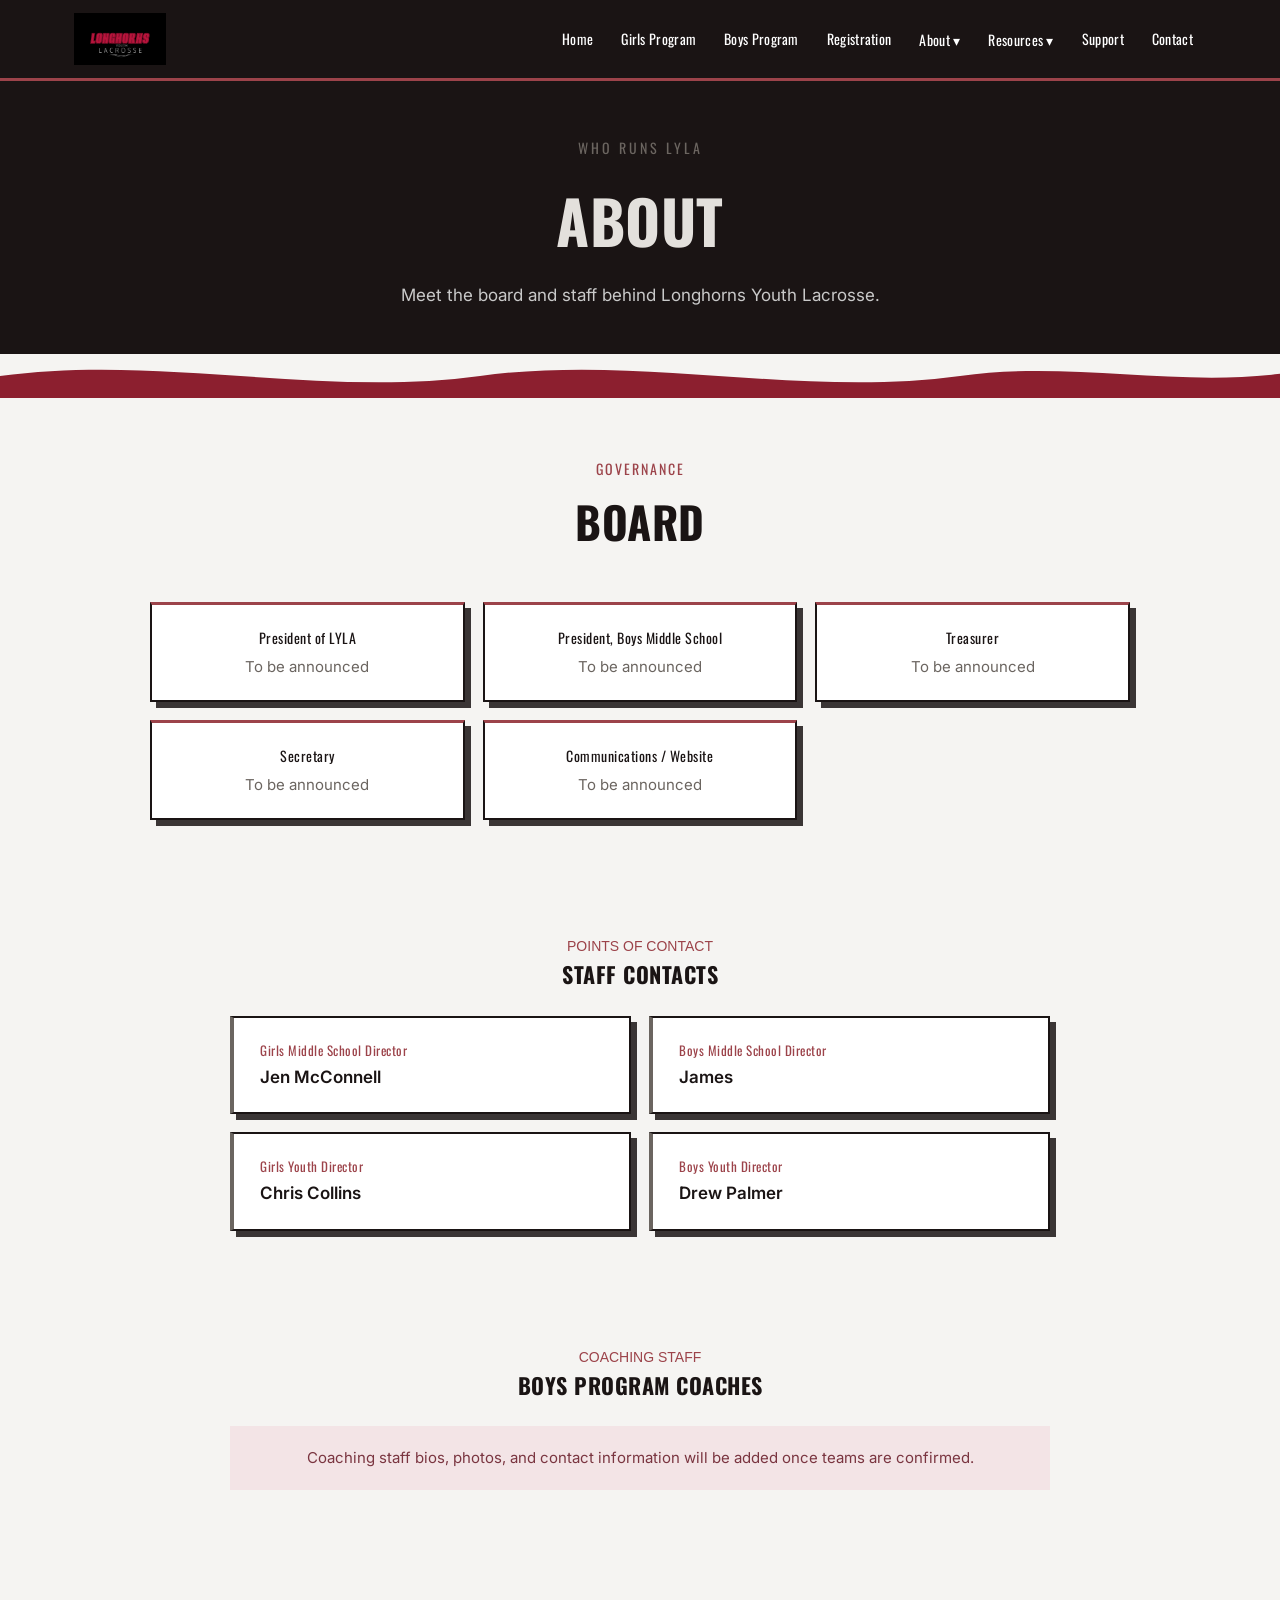
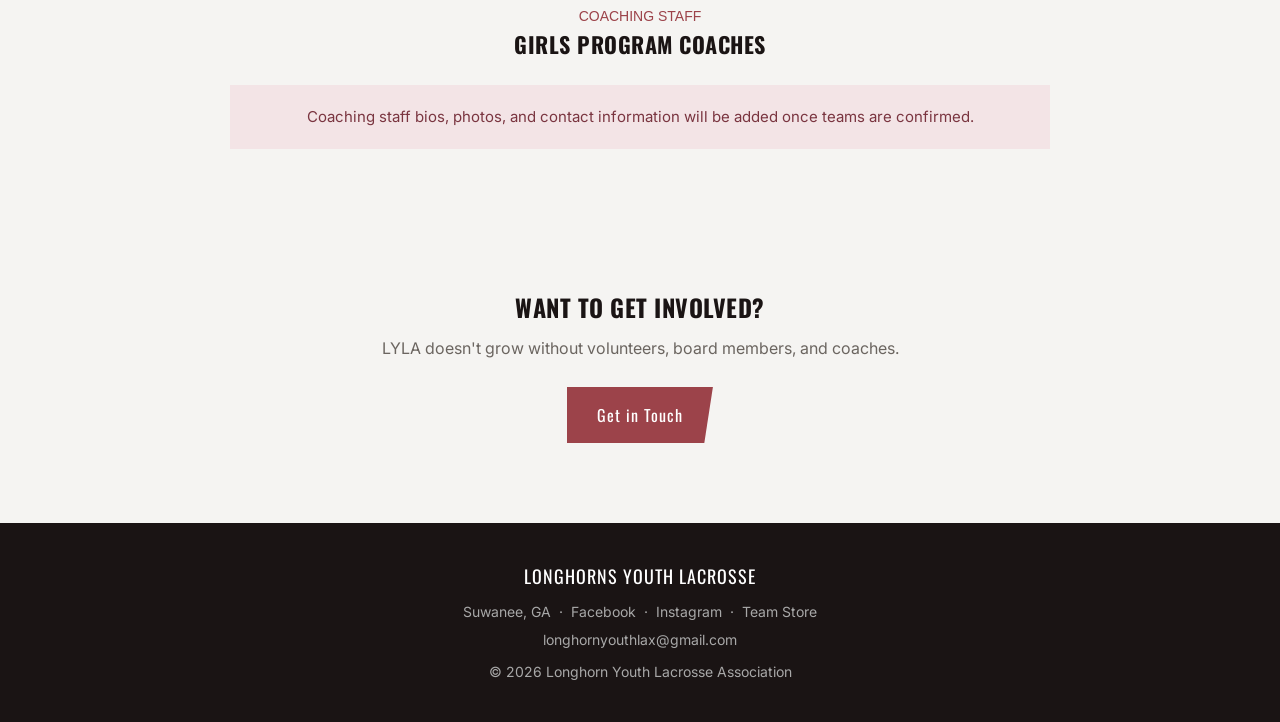
==== about.html @ 02e8d1a6 "Add files via upload" ====
<!DOCTYPE html>
<html lang="en">
<head>
<meta charset="UTF-8">
<meta name="viewport" content="width=device-width, initial-scale=1.0">
<title>About | Longhorns Youth Lacrosse</title>
<meta name="description" content="Meet the board and staff behind LYLA.">
<meta property="og:title" content="About | Longhorns Youth Lacrosse">
<meta property="og:description" content="Meet the board and staff behind LYLA.">
<meta property="og:image" content="https://longhornyouthlax.com/og-image.png">
<meta property="og:url" content="https://longhornyouthlax.com/about.html">
<meta property="og:type" content="website">
<meta name="twitter:card" content="summary_large_image">
<meta name="twitter:title" content="About | Longhorns Youth Lacrosse">
<meta name="twitter:description" content="Meet the board and staff behind LYLA.">
<meta name="twitter:image" content="https://longhornyouthlax.com/og-image.png">
<link rel="preconnect" href="https://fonts.googleapis.com">
<link href="https://fonts.googleapis.com/css2?family=Oswald:wght@500;600;700&family=Inter:wght@400;500;600;700&display=swap" rel="stylesheet">
<link rel="stylesheet" href="styles.css">
</head>
<body>

<header>
  <nav class="wrap">
    <a class="brand" href="index.html">
      <img src="lyla-logo.png" alt="Longhorns Youth Lacrosse">
    </a>
    <button class="burger" aria-label="Menu">☰</button>
    <div class="navlinks">
      <a href="index.html">Home</a>
      <a href="girls.html">Girls Program</a>
      <a href="boys.html">Boys Program</a>
      <a href="registration.html">Registration</a>
      <div class="dropdown">
        <button class="active">About ▾</button>
        <div class="dropdown-menu">
          <a href="about.html#board">Board</a>
          <a href="about.html#staff">Staff</a>
          <a href="about.html#boys-coaches">Boys Coaches</a>
          <a href="about.html#girls-coaches">Girls Coaches</a>
          <a href="contact.html">Get in Touch</a>
        </div>
      </div>
      <div class="dropdown">
        <button>Resources ▾</button>
        <div class="dropdown-menu">
          <a href="resources.html#handbook">Parent Handbook</a>
          <a href="resources.html#faq">FAQ</a>
          <a href="resources.html#fields">Fields / Facilities</a>
          <a href="resources.html#wallball">Weekly Wall Ball Challenge</a>
        </div>
      </div>
      <a href="support.html">Support</a>
      <a href="contact.html">Contact</a>
    </div>
  </nav>
</header>

<section class="page-hero girls">
  <div class="wrap">
    <div class="eyebrow">WHO RUNS LYLA</div>
    <h1>About</h1>
    <p>Meet the board and staff behind Longhorns Youth Lacrosse.</p>
  </div>
</section>

<div class="horn-divider">
  <svg viewBox="0 0 1200 40" preserveAspectRatio="none" xmlns="http://www.w3.org/2000/svg">
    <path d="M0,20 C150,0 300,40 450,20 C600,0 750,40 900,20 C1000,6 1100,30 1200,18 L1200,40 L0,40 Z" fill="#8C1F2F"/>
  </svg>
</div>

<section class="age-groups" id="board">
  <div class="wrap">
    <div class="section-head">
      <div class="kicker">GOVERNANCE</div>
      <h2 style="color:var(--black);">Board</h2>
    </div>
    <div class="board-grid">
      <div class="board-card"><div class="role">President of LYLA</div><div class="name">To be announced</div></div>
      <div class="board-card"><div class="role">President, Boys Middle School</div><div class="name">To be announced</div></div>
      <div class="board-card"><div class="role">Treasurer</div><div class="name">To be announced</div></div>
      <div class="board-card"><div class="role">Secretary</div><div class="name">To be announced</div></div>
      <div class="board-card"><div class="role">Communications / Website</div><div class="name">To be announced</div></div>
    </div>
  </div>
</section>

<section class="age-groups" id="staff" style="padding-top:0;">
  <div class="about-subhead">
    <div class="kicker" style="color:var(--red);font-family:'Anton',sans-serif;font-size:14px;">POINTS OF CONTACT</div>
    <h3>Staff Contacts</h3>
  </div>
  <div class="wrap">
    <div class="staff-grid">
      <div class="staff-card"><div class="role">Girls Middle School Director</div><div class="name">Jen McConnell</div></div>
      <div class="staff-card"><div class="role">Boys Middle School Director</div><div class="name">James</div></div>
      <div class="staff-card"><div class="role">Girls Youth Director</div><div class="name">Chris Collins</div></div>
      <div class="staff-card"><div class="role">Boys Youth Director</div><div class="name">Drew Palmer</div></div>
    </div>
  </div>
</section>

<section class="age-groups" id="boys-coaches" style="padding-top:0;">
  <div class="about-subhead">
    <div class="kicker" style="color:var(--red);font-family:'Anton',sans-serif;font-size:14px;">COACHING STAFF</div>
    <h3>Boys Program Coaches</h3>
  </div>
  <div class="coach-placeholder">Coaching staff bios, photos, and contact information will be added once teams are confirmed.</div>
</section>

<section class="age-groups" id="girls-coaches" style="padding-top:0;">
  <div class="about-subhead">
    <div class="kicker" style="color:var(--red);font-family:'Anton',sans-serif;font-size:14px;">COACHING STAFF</div>
    <h3>Girls Program Coaches</h3>
  </div>
  <div class="coach-placeholder">Coaching staff bios, photos, and contact information will be added once teams are confirmed.</div>
</section>

<section class="contact">
  <div class="wrap" style="text-align:center;">
    <h2 style="margin-bottom:10px;">Want to get involved?</h2>
    <p style="color:var(--gray);margin-bottom:26px;">LYLA doesn't grow without volunteers, board members, and coaches.</p>
    <a href="contact.html" class="btn btn-red">Get in Touch</a>
  </div>
</section>

<footer>
  <div class="wrap">
    <div class="fh">LONGHORNS YOUTH LACROSSE</div>
    <p>Suwanee, GA &nbsp;·&nbsp; <a href="#">Facebook</a> &nbsp;·&nbsp; <a href="#">Instagram</a> &nbsp;·&nbsp; <a href="#">Team Store</a></p>
    <p class="contact-line">longhornyouthlax@gmail.com</p>
    <p style="margin-top:10px;">© 2026 Longhorn Youth Lacrosse Association</p>
  </div>
</footer>

<script src="script.js"></script>
</body>
</html>
---- styles.css ----
:root{
  --red:#9C434A;
  --red-dark:#7A2F36;
  --red-light:#B5555C;
  --black:#1A1414;
  --gray:#6b6560;
  --gray-light:#E3E0DC;
  --cream:#F5F4F2;
  --blush:#F3E4E6;
  --white:#FFFFFF;
}
*{margin:0;padding:0;box-sizing:border-box;}
html{scroll-behavior:smooth;}
body{font-family:'Inter',sans-serif;color:var(--black);background:var(--cream);line-height:1.55;}
h1,h2,h3,.display{font-family:'Oswald',sans-serif;text-transform:uppercase;letter-spacing:0.5px;}
a{text-decoration:none;color:inherit;}
.wrap{max-width:1180px;margin:0 auto;padding:0 24px;}

/* NAV */
header{position:sticky;top:0;z-index:50;background:var(--black);border-bottom:3px solid var(--red);}
nav.wrap{display:flex;align-items:center;justify-content:space-between;height:78px;}
.brand{display:flex;align-items:center;gap:12px;}
.brand img{height:52px;width:auto;}
.navlinks{display:flex;align-items:center;gap:2px;}
.navlinks > a, .navlinks > .dropdown > button{
  color:var(--white);font-family:'Oswald',sans-serif;font-size:14px;letter-spacing:0.3px;
  padding:14px 13px;display:inline-block;background:none;border:none;cursor:pointer;white-space:nowrap;
}
.navlinks > a:hover, .navlinks > .dropdown:hover > button, .navlinks > a.active{color:var(--red);}
.dropdown{position:relative;}
.dropdown-menu{
  position:absolute;top:100%;left:0;background:var(--white);min-width:210px;
  box-shadow:0 12px 24px rgba(0,0,0,0.18);opacity:0;visibility:hidden;transform:translateY(6px);
  transition:all .15s ease;border-top:3px solid var(--red);
}
.dropdown:hover .dropdown-menu{opacity:1;visibility:visible;transform:translateY(0);}
.dropdown-menu a{display:block;padding:12px 18px;font-size:15px;color:var(--black);font-weight:600;}
.dropdown-menu a:hover{background:var(--gray-light);color:var(--red);}
.navlinks .btn-register{background:var(--red);padding:10px 18px;border-radius:2px;margin-left:6px;}
.navlinks .btn-register:hover{background:var(--red-dark);}
.burger{display:none;background:none;border:none;color:var(--white);font-size:28px;cursor:pointer;padding:8px;line-height:1;}

/* HERO (homepage) */
.hero{background:var(--black);color:var(--white);position:relative;overflow:hidden;padding:80px 0 60px;text-align:center;}
.hero .eyebrow{color:var(--gray);font-family:'Oswald',sans-serif;letter-spacing:3px;font-size:15px;margin-bottom:18px;}
.hero h1{font-size:clamp(42px,7vw,80px);line-height:0.95;color:var(--red);
  -webkit-text-stroke:1px rgba(255,255,255,0.15);}
.hero .sub{font-family:'Oswald',sans-serif;font-size:clamp(20px,3vw,30px);color:var(--white);margin-top:6px;letter-spacing:1px;}
.hero p.tag{max-width:640px;margin:22px auto 34px;color:#c9c9c9;font-size:19px;}
.hero-ctas{display:flex;gap:16px;justify-content:center;flex-wrap:wrap;}
.btn{display:inline-block;font-family:'Oswald',sans-serif;letter-spacing:1px;padding:16px 30px;font-size:16px;transition:.15s ease;clip-path:polygon(0 0,100% 0,94% 100%,0 100%);}
.btn-red{background:var(--red);color:var(--white);}
.btn-red:hover{background:var(--red-dark);}
.btn-outline{border:2px solid var(--white);color:var(--white);clip-path:none;}
.btn-outline:hover{background:var(--white);color:var(--black);}

/* PAGE HERO (interior pages: girls / boys) */
.page-hero{background:var(--black);color:var(--white);padding:56px 0 46px;text-align:center;}
.page-hero .eyebrow{color:var(--gray);font-family:'Oswald',sans-serif;letter-spacing:3px;font-size:14px;margin-bottom:14px;}
.page-hero h1{font-size:clamp(36px,6vw,60px);color:var(--white);}
.page-hero p{max-width:600px;margin:16px auto 0;color:#c9c9c9;font-size:17px;}
.page-hero.girls h1{color:var(--gray-light);}
.page-hero.boys h1{color:var(--red);}

/* HORN DIVIDER */
.horn-divider{height:44px;width:100%;}
.horn-divider svg{width:100%;height:100%;display:block;}

/* MISSION / ABOUT */
.about{padding:70px 0;background:var(--cream);}
.about .wrap{max-width:820px;text-align:center;}
.about h2{font-size:clamp(26px,4vw,38px);margin-bottom:22px;}
.about p{font-size:18px;color:#333;margin-bottom:18px;}
.about p.small{font-size:16px;color:var(--gray);}

/* SHARED "STICKER" CARD STYLE (adopted from board prototype) */
.season-card, .staff-card, .board-card, .strip-card, .resource-block,
.ms-card, .age-group, .support-tile, .contact-box, .reg-row, .faq-item, .sub-section,
.formbox {
  border:2px solid var(--black);
  box-shadow:6px 6px 0 rgba(26,20,20,0.85);
}

/* SEASONS */
.seasons{padding:0 0 70px;background:var(--cream);}
.season-grid{display:grid;grid-template-columns:1fr 1fr;gap:24px;max-width:900px;margin:0 auto;}
.season-card{background:var(--white);padding:28px;}
.season-card h3{font-size:20px;margin-bottom:10px;}
.season-card p{font-size:15px;color:var(--gray);}

/* PROGRAMS (homepage split) */
.programs{padding:80px 0;background:var(--black);color:var(--white);}
.section-head{text-align:center;margin-bottom:46px;}
.section-head .kicker{color:var(--red);font-family:'Oswald',sans-serif;letter-spacing:2px;font-size:14px;}
.section-head h2{font-size:clamp(28px,4vw,44px);margin-top:8px;color:var(--white);}
.prog-grid{display:grid;grid-template-columns:1fr 1fr;gap:28px;}
.prog-card{background:#1a1a1a;border:2px solid #3a3535;box-shadow:6px 6px 0 rgba(0,0,0,0.6);padding:34px;position:relative;overflow:hidden;}
.prog-card.girls{border-top:4px solid var(--gray);}
.prog-card.boys{border-top:4px solid var(--red);}
.prog-card h3{font-size:28px;margin-bottom:6px;}
.prog-card .ages{color:var(--gray);font-size:15px;margin-bottom:16px;text-transform:uppercase;letter-spacing:1px;}
.prog-card p{color:#cfcfcf;margin-bottom:22px;font-size:16px;}
.prog-card .btn{font-size:14px;padding:12px 22px;}

/* SOCIAL / STORE STRIP */
.social-strip{padding:34px 0;background:var(--gray-light);text-align:center;}
.social-strip .wrap{display:flex;justify-content:center;gap:34px;flex-wrap:wrap;align-items:center;}
.social-strip a{font-family:'Oswald',sans-serif;font-size:14px;letter-spacing:0.5px;color:var(--red);}
.social-strip span{color:var(--gray);font-size:14px;}

/* VOLUNTEER CALLOUT */
.volunteer{padding:44px 0;background:var(--blush);}
.volunteer .wrap{max-width:760px;text-align:center;}
.volunteer p{color:var(--red-dark);font-weight:700;font-size:18px;margin-bottom:10px;}
.volunteer p.soft{font-weight:500;color:#7a3540;font-size:15px;margin-top:16px;margin-bottom:0;}

/* FIELD/BOARD/COACH/FAQ STRIP */
.strip{padding:60px 0;background:var(--cream);}
.strip-grid{display:grid;grid-template-columns:1fr 1fr;gap:30px;}
.strip-card{background:var(--white);padding:30px;display:flex;flex-direction:column;align-items:flex-start;}
.strip-card h3{font-size:22px;margin-bottom:10px;}
.strip-card p{color:var(--gray);margin-bottom:16px;}
.link-red{color:var(--red);font-weight:700;font-family:'Oswald',sans-serif;font-size:14px;letter-spacing:0.5px;}

/* AGE GROUP SECTIONS (program info pages) */
.age-groups{padding:60px 0;}
.age-groups .intro{max-width:700px;margin:0 auto 50px;text-align:center;font-size:18px;color:#333;}
.age-group{max-width:820px;margin:0 auto 40px;background:var(--white);padding:34px 38px;border-left:5px solid var(--red);}
.age-group:nth-child(even){border-left-color:var(--gray);}
.age-group .grade{display:inline-block;font-family:'Oswald',sans-serif;font-size:13px;letter-spacing:1px;color:var(--white);background:var(--red);padding:5px 12px;margin-bottom:14px;}
.age-group h3{font-size:24px;margin-bottom:4px;}
.age-group p{font-size:16px;color:#333;margin-bottom:14px;}
.age-group .equip-label{font-family:'Oswald',sans-serif;font-size:13px;letter-spacing:0.5px;color:var(--gray);margin-bottom:8px;}
.equip-list{display:flex;gap:10px;flex-wrap:wrap;}
.equip-list span{background:var(--gray-light);padding:7px 14px;font-size:14px;border-radius:20px;color:var(--black);}
.section-divider{max-width:820px;margin:50px auto;border:none;border-top:1px solid #d8d5cf;}
.ms-grid{display:grid;grid-template-columns:1fr 1fr;gap:20px;max-width:820px;margin:0 auto;}
.ms-card{background:var(--white);padding:26px;text-align:center;border-top:4px solid var(--red);}
.ms-card:nth-child(2){border-top-color:var(--gray);}
.ms-card .grade-range{font-family:'Oswald',sans-serif;font-size:14px;color:var(--gray);letter-spacing:1px;margin-bottom:6px;}
.ms-card h3{font-size:22px;}

/* CONTACT */
.contact{padding:80px 0;background:var(--cream);}
.contact-box{max-width:640px;margin:0 auto;background:var(--white);padding:44px;box-shadow:0 10px 30px rgba(0,0,0,0.06);}
.contact-box h2{text-align:center;margin-bottom:8px;font-size:30px;}
.contact-box p.lead{text-align:center;color:var(--gray);margin-bottom:28px;}
.form-row{display:grid;grid-template-columns:1fr 1fr;gap:16px;margin-bottom:16px;}
.form-row.full{grid-template-columns:1fr;}
label{display:block;font-family:'Oswald',sans-serif;font-size:13px;letter-spacing:0.5px;margin-bottom:6px;color:var(--black);}
input,textarea,select{width:100%;padding:12px 14px;border:1px solid #d8d5cf;background:var(--cream);font-family:'Inter',sans-serif;font-size:15px;}
input:focus,textarea:focus,select:focus{outline:2px solid var(--red);}
textarea{min-height:120px;resize:vertical;}
.contact-box button{width:100%;background:var(--red);color:var(--white);border:none;padding:16px;font-family:'Oswald',sans-serif;font-size:16px;letter-spacing:1px;cursor:pointer;margin-top:6px;}
.contact-box button:hover{background:var(--red-dark);}
.note{font-size:13px;color:var(--gray);text-align:center;margin-top:14px;}

/* FOOTER */
footer{background:var(--black);color:#a8a8a8;padding:40px 0;text-align:center;font-size:14px;}
footer .fh{color:var(--white);font-family:'Oswald',sans-serif;letter-spacing:1px;margin-bottom:10px;font-size:18px;}
footer a{color:#a8a8a8;}
footer a:hover{color:var(--red);}

/* BOARD / STAFF / COACHES (About page) */
.board-grid{display:grid;grid-template-columns:repeat(3,1fr);gap:18px;max-width:980px;margin:0 auto;}
.board-card{background:var(--white);padding:22px;text-align:center;border-top:3px solid var(--red);}
.board-card .role{font-family:'Oswald',sans-serif;font-size:14px;letter-spacing:0.5px;margin-bottom:6px;}
.board-card .name{font-size:15px;color:var(--gray);}
.staff-grid{display:grid;grid-template-columns:1fr 1fr;gap:18px;max-width:820px;margin:0 auto;}
.staff-card{background:var(--white);padding:22px 26px;border-left:4px solid var(--gray);}
.staff-card .role{font-family:'Oswald',sans-serif;font-size:13px;letter-spacing:0.5px;color:var(--red);margin-bottom:4px;}
.staff-card .name{font-size:17px;font-weight:600;}
.coach-placeholder{max-width:820px;margin:24px auto 0;background:var(--blush);padding:20px 26px;text-align:center;color:#7a3540;font-size:15px;}
.about-subhead{max-width:820px;margin:56px auto 24px;text-align:center;}
.about-subhead h3{font-size:22px;}

/* RESOURCES / FAQ */
.resource-block{max-width:820px;margin:0 auto 34px;background:var(--white);padding:30px 34px;border-left:5px solid var(--red);}
.resource-block h3{font-size:22px;margin-bottom:10px;}
.resource-block p{font-size:16px;color:#333;}
.faq-group{max-width:820px;margin:0 auto 40px;}
.faq-group h3{font-family:'Oswald',sans-serif;color:var(--red);font-size:18px;letter-spacing:0.5px;margin-bottom:16px;}
.faq-item{background:var(--white);padding:18px 24px;margin-bottom:10px;}
.faq-item .q{font-weight:700;font-size:16px;margin-bottom:6px;}
.faq-item .a{font-size:15px;color:#333;}

/* REGISTRATION */
.reg-list{max-width:820px;margin:0 auto;}
.reg-row{display:flex;justify-content:space-between;align-items:center;gap:16px;background:var(--white);padding:20px 26px;margin-bottom:12px;border-left:4px solid var(--red);flex-wrap:wrap;}
.reg-row .prog-name{font-weight:700;font-size:16px;}
.reg-row .prog-sub{font-size:14px;color:var(--gray);}
.reg-row .status{font-family:'Oswald',sans-serif;font-size:12px;letter-spacing:0.5px;padding:8px 14px;background:var(--gray-light);color:var(--gray);white-space:nowrap;}
.reg-row .status.soon{background:var(--blush);color:var(--red-dark);}
.reg-note{max-width:820px;margin:34px auto 0;font-size:14px;color:var(--gray);}
.reg-note li{margin-bottom:6px;margin-left:18px;}

/* BADGES (adopted from board prototype) */
.chip{display:inline-block;font-family:'Oswald',sans-serif;font-size:11px;letter-spacing:0.8px;padding:5px 12px;border:1px solid var(--red);color:var(--red);margin-bottom:10px;}
.chip.solid{background:var(--red);color:var(--white);border-color:var(--red);}
.chip.dark{background:var(--black);color:var(--white);border-color:var(--black);}

/* SUPPORT PAGE */
.support-grid{display:grid;grid-template-columns:repeat(3,1fr);gap:22px;max-width:1000px;margin:0 auto;}
.support-tile{background:var(--white);padding:28px 24px;text-align:center;}
.support-tile .ico{font-size:34px;margin-bottom:6px;}
.support-tile h3{font-size:19px;margin-bottom:8px;}
.support-tile p{font-size:14px;color:#333;margin-bottom:16px;}

/* EMAIL SIGNUP BAR */
.emailbar{background:var(--red);color:var(--white);padding:44px 0;text-align:center;}
.emailbar h2{font-size:26px;color:var(--white);margin-bottom:8px;}
.emailbar p{color:#f0d9dc;max-width:520px;margin:0 auto 20px;font-size:15px;}
.emailbar-row{display:flex;gap:10px;max-width:460px;margin:0 auto;flex-wrap:wrap;justify-content:center;}
.emailbar-row input{flex:1;min-width:220px;padding:14px;border:none;font-family:'Inter',sans-serif;font-size:15px;}
.emailbar-row button{background:var(--black);color:var(--white);border:none;padding:14px 26px;font-family:'Oswald',sans-serif;font-size:14px;letter-spacing:0.5px;cursor:pointer;}
.emailbar-row button:hover{background:#222;}

footer .contact-line{margin-top:6px;}

/* BOYS PROGRAM DETAIL SECTIONS */
.notice-box{max-width:820px;margin:20px auto 0;background:var(--blush);border-left:4px solid var(--red);padding:18px 24px;font-size:15px;color:#7a3540;}
.notice-box b{color:var(--red-dark);}
.sub-section{max-width:820px;margin:0 auto 40px;background:var(--white);padding:34px 38px;border-left:5px solid var(--gray);}
.sub-section h3{font-size:24px;margin-bottom:4px;}
.sub-section .kicker-sm{font-family:'Oswald',sans-serif;font-size:12px;letter-spacing:1px;color:var(--red);margin-bottom:10px;display:block;}
.sub-section p{font-size:16px;color:#333;margin-bottom:14px;}
.bullet-list{margin:0 0 16px 20px;}
.bullet-list li{font-size:15px;color:#333;margin-bottom:6px;}
.tourney-table{width:100%;border-collapse:collapse;margin:16px 0;font-size:14.5px;}
.tourney-table td{padding:10px 12px;border-bottom:1px solid #e5e2db;}
.tourney-table td:first-child{color:var(--gray);width:45%;}
.tourney-table td:last-child{font-weight:600;}
.reg-detail{background:var(--gray-light);padding:18px 22px;margin:16px 0;font-size:15px;}
.reg-detail li{margin-left:18px;margin-bottom:6px;}

@media (max-width:960px){
  .burger{display:block;}
  .navlinks{
    display:none;
    position:fixed; top:78px; left:0; right:0; bottom:0;
    background:var(--black); flex-direction:column; align-items:stretch;
    padding:10px 0; overflow-y:auto; gap:0; z-index:60;
  }
  .navlinks.open{display:flex;}
  .navlinks > a, .navlinks > .dropdown > button{
    width:100%; text-align:left; padding:16px 24px; border-bottom:1px solid #232323; font-size:16px;
  }
  .navlinks .btn-register{margin:14px 24px; text-align:center;}
  .dropdown-menu{
    position:static; opacity:1; visibility:visible; transform:none; box-shadow:none;
    border-top:none; background:#161616; max-height:0; overflow:hidden; transition:max-height .2s ease;
  }
  .dropdown.open .dropdown-menu{max-height:400px;}
  .dropdown-menu a{padding:14px 40px; color:#ddd; border-bottom:1px solid #232323;}
  .season-grid,.prog-grid,.strip-grid,.form-row,.ms-grid,.board-grid,.staff-grid,.support-grid{grid-template-columns:1fr;}
}
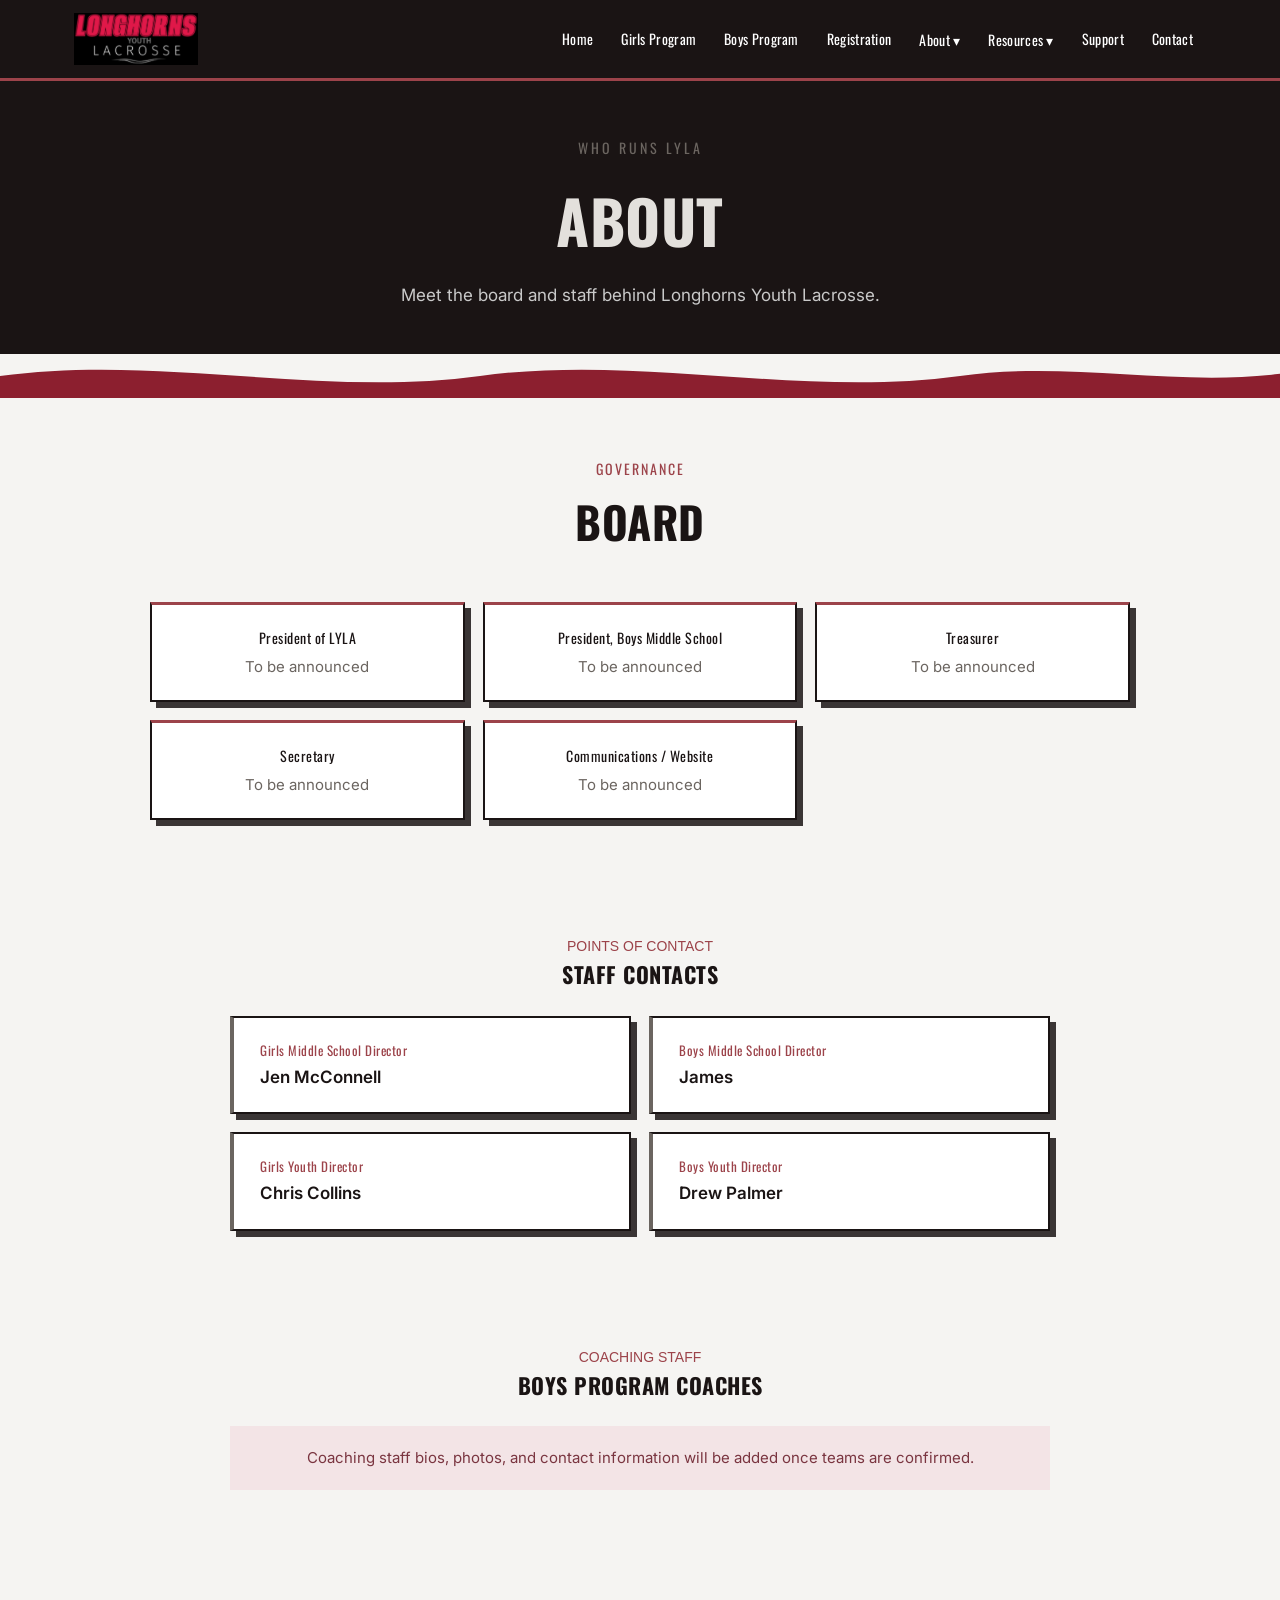
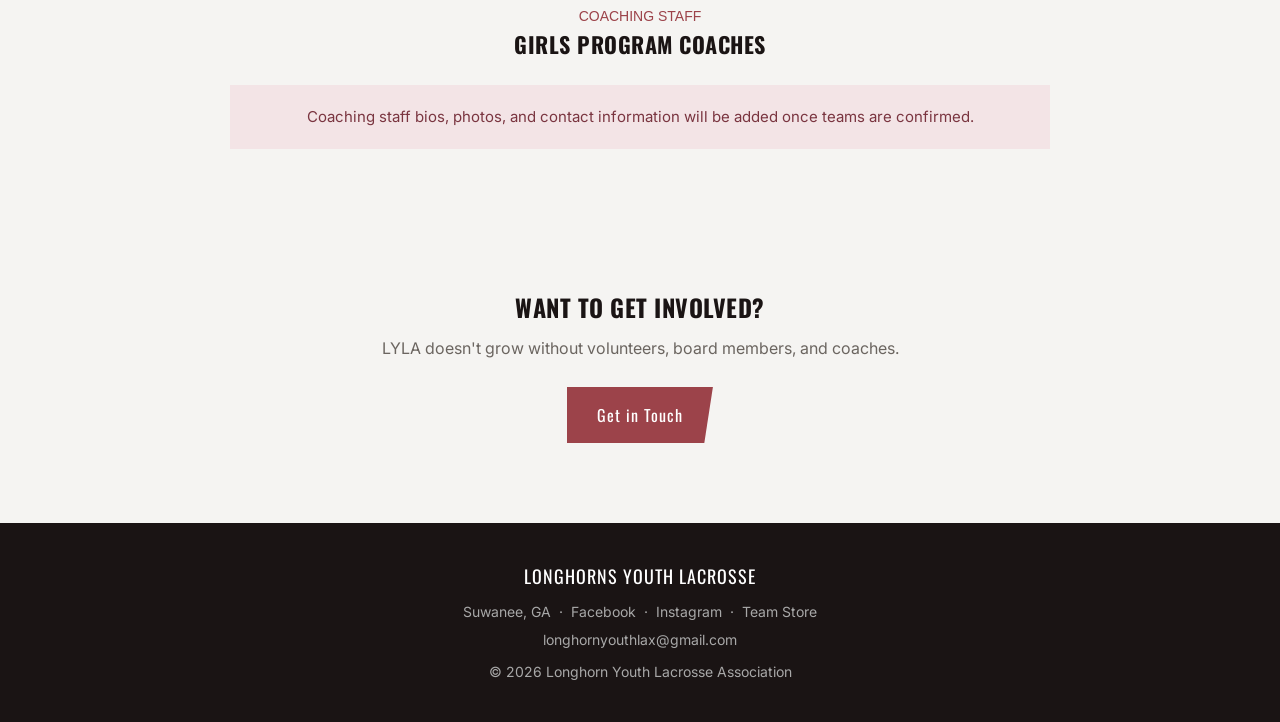
==== commit 5c6c917b: "Add files via upload" ====
--- a/about.html
+++ b/about.html
@@ -7,13 +7,13 @@
 <meta name="description" content="Meet the board and staff behind LYLA.">
 <meta property="og:title" content="About | Longhorns Youth Lacrosse">
 <meta property="og:description" content="Meet the board and staff behind LYLA.">
-<meta property="og:image" content="https://longhornyouthlax.com/og-image.png">
-<meta property="og:url" content="https://longhornyouthlax.com/about.html">
+<meta property="og:image" content="https://lyla.forsythwebdesign.com/og-image.png">
+<meta property="og:url" content="https://lyla.forsythwebdesign.com/about.html">
 <meta property="og:type" content="website">
 <meta name="twitter:card" content="summary_large_image">
 <meta name="twitter:title" content="About | Longhorns Youth Lacrosse">
 <meta name="twitter:description" content="Meet the board and staff behind LYLA.">
-<meta name="twitter:image" content="https://longhornyouthlax.com/og-image.png">
+<meta name="twitter:image" content="https://lyla.forsythwebdesign.com/og-image.png">
 <link rel="preconnect" href="https://fonts.googleapis.com">
 <link href="https://fonts.googleapis.com/css2?family=Oswald:wght@500;600;700&family=Inter:wght@400;500;600;700&display=swap" rel="stylesheet">
 <link rel="stylesheet" href="styles.css">
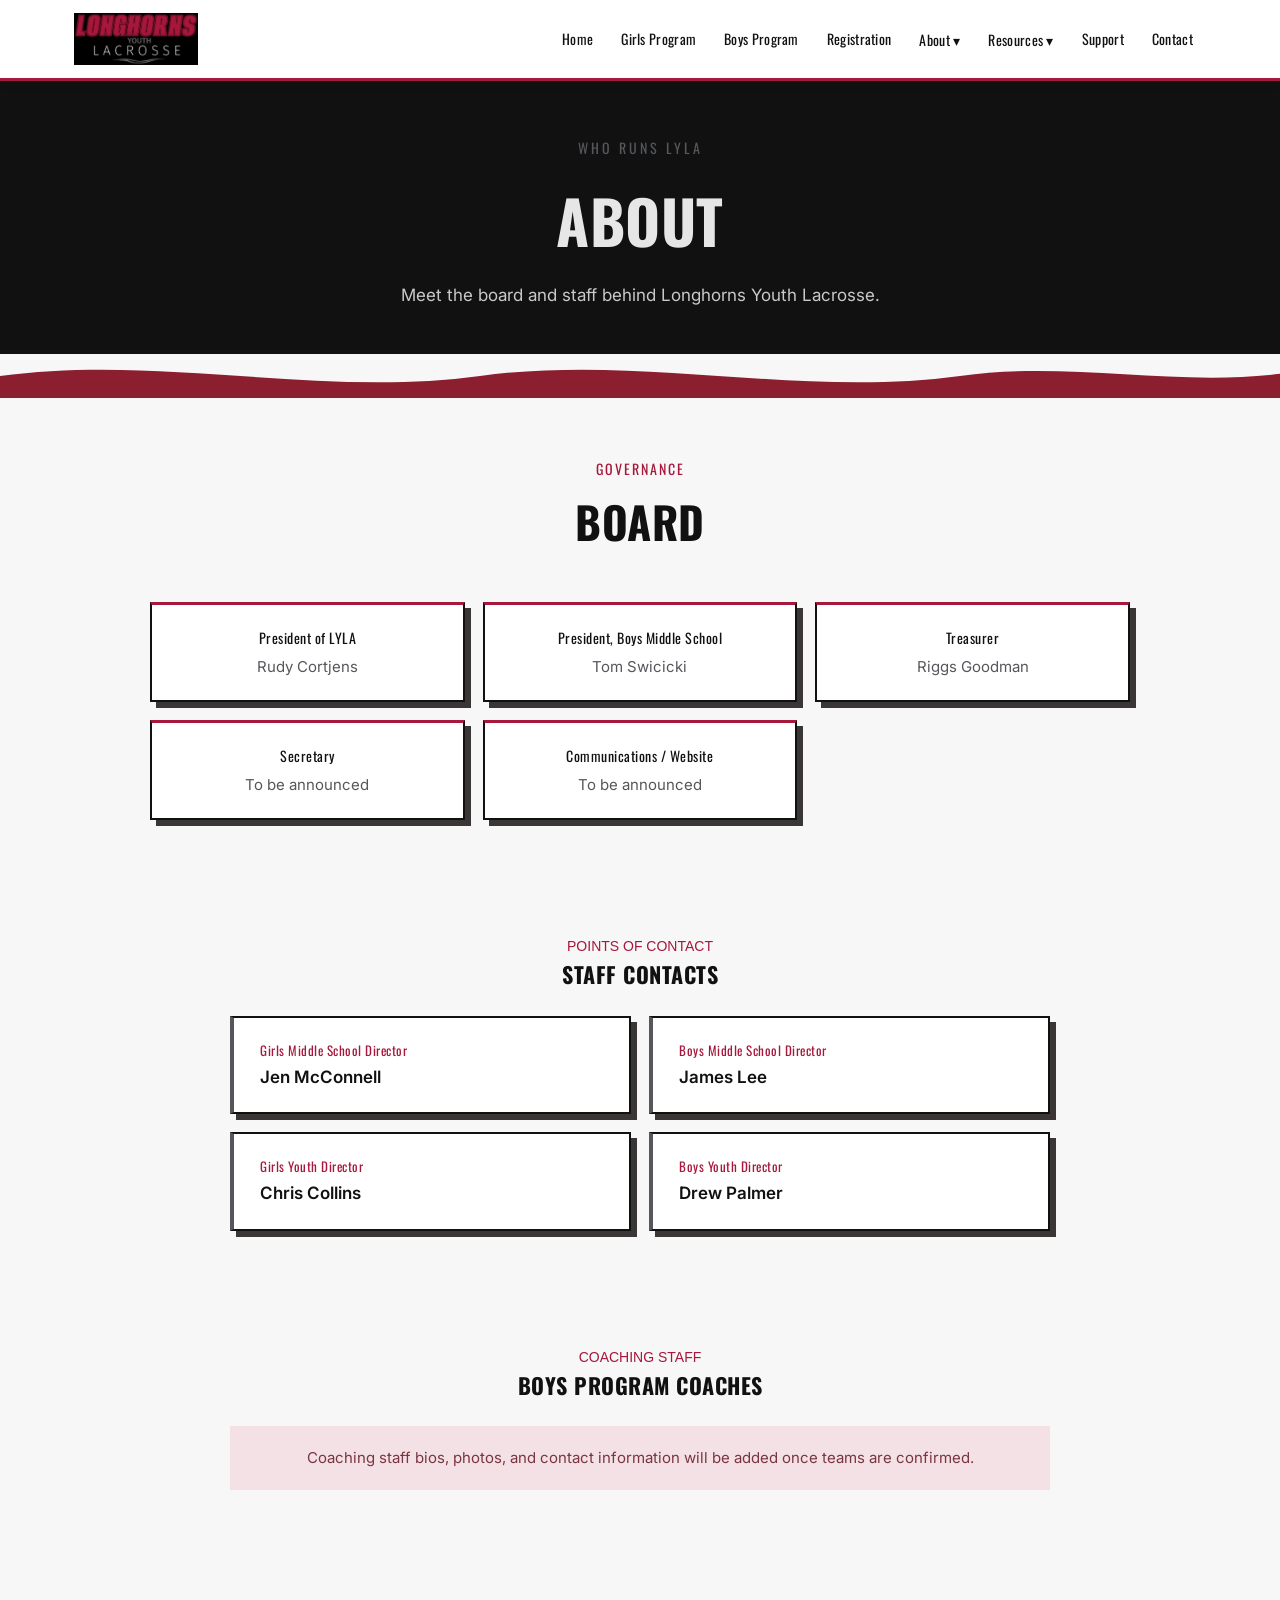
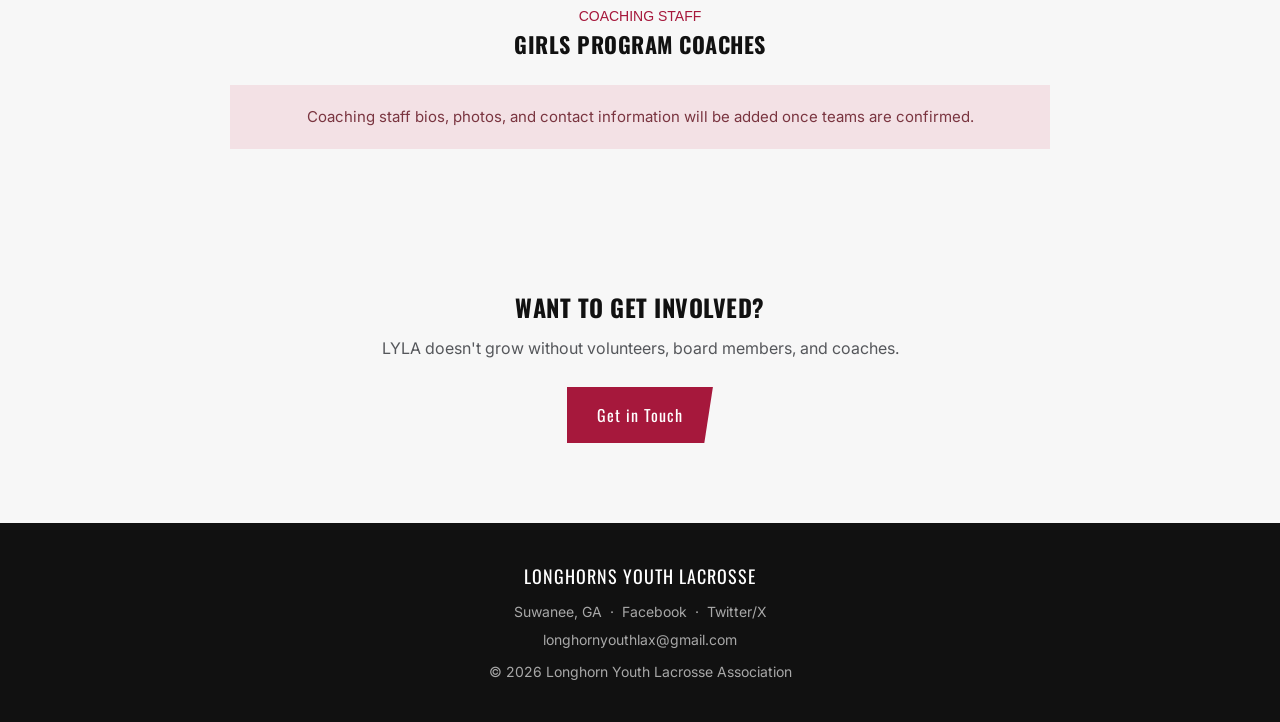
==== commit 70e6b61b: "Add files via upload" ====
--- a/about.html
+++ b/about.html
@@ -77,9 +77,9 @@
       <h2 style="color:var(--black);">Board</h2>
     </div>
     <div class="board-grid">
-      <div class="board-card"><div class="role">President of LYLA</div><div class="name">To be announced</div></div>
-      <div class="board-card"><div class="role">President, Boys Middle School</div><div class="name">To be announced</div></div>
-      <div class="board-card"><div class="role">Treasurer</div><div class="name">To be announced</div></div>
+      <div class="board-card"><div class="role">President of LYLA</div><div class="name">Rudy Cortjens</div></div>
+      <div class="board-card"><div class="role">President, Boys Middle School</div><div class="name">Tom Swicicki</div></div>
+      <div class="board-card"><div class="role">Treasurer</div><div class="name">Riggs Goodman</div></div>
       <div class="board-card"><div class="role">Secretary</div><div class="name">To be announced</div></div>
       <div class="board-card"><div class="role">Communications / Website</div><div class="name">To be announced</div></div>
     </div>
@@ -94,7 +94,7 @@
   <div class="wrap">
     <div class="staff-grid">
       <div class="staff-card"><div class="role">Girls Middle School Director</div><div class="name">Jen McConnell</div></div>
-      <div class="staff-card"><div class="role">Boys Middle School Director</div><div class="name">James</div></div>
+      <div class="staff-card"><div class="role">Boys Middle School Director</div><div class="name">James Lee</div></div>
       <div class="staff-card"><div class="role">Girls Youth Director</div><div class="name">Chris Collins</div></div>
       <div class="staff-card"><div class="role">Boys Youth Director</div><div class="name">Drew Palmer</div></div>
     </div>
@@ -128,7 +128,7 @@
 <footer>
   <div class="wrap">
     <div class="fh">LONGHORNS YOUTH LACROSSE</div>
-    <p>Suwanee, GA &nbsp;·&nbsp; <a href="#">Facebook</a> &nbsp;·&nbsp; <a href="#">Instagram</a> &nbsp;·&nbsp; <a href="#">Team Store</a></p>
+    <p>Suwanee, GA &nbsp;·&nbsp; <a href="https://www.facebook.com/LonghornYouthLax/" target="_blank" rel="noopener">Facebook</a> &nbsp;·&nbsp; <a href="https://twitter.com/YouthLonghorn" target="_blank" rel="noopener">Twitter/X</a></p>
     <p class="contact-line">longhornyouthlax@gmail.com</p>
     <p style="margin-top:10px;">© 2026 Longhorn Youth Lacrosse Association</p>
   </div>
--- a/styles.css
+++ b/styles.css
@@ -1,12 +1,12 @@
 :root{
-  --red:#9C434A;
-  --red-dark:#7A2F36;
-  --red-light:#B5555C;
-  --black:#1A1414;
-  --gray:#6b6560;
-  --gray-light:#E3E0DC;
-  --cream:#F5F4F2;
-  --blush:#F3E4E6;
+  --red:#A6183C;
+  --red-dark:#6E0F28;
+  --red-light:#C33A5C;
+  --black:#111111;
+  --gray:#55575B;
+  --gray-light:#E6E6E6;
+  --cream:#F7F7F7;
+  --blush:#F3E1E5;
   --white:#FFFFFF;
 }
 *{margin:0;padding:0;box-sizing:border-box;}
@@ -17,13 +17,13 @@
 .wrap{max-width:1180px;margin:0 auto;padding:0 24px;}
 
 /* NAV */
-header{position:sticky;top:0;z-index:50;background:var(--black);border-bottom:3px solid var(--red);}
+header{position:sticky;top:0;z-index:50;background:var(--white);border-bottom:3px solid var(--red);box-shadow:0 2px 10px rgba(0,0,0,0.06);}
 nav.wrap{display:flex;align-items:center;justify-content:space-between;height:78px;}
 .brand{display:flex;align-items:center;gap:12px;}
 .brand img{height:52px;width:auto;}
 .navlinks{display:flex;align-items:center;gap:2px;}
 .navlinks > a, .navlinks > .dropdown > button{
-  color:var(--white);font-family:'Oswald',sans-serif;font-size:14px;letter-spacing:0.3px;
+  color:var(--black);font-family:'Oswald',sans-serif;font-size:14px;letter-spacing:0.3px;
   padding:14px 13px;display:inline-block;background:none;border:none;cursor:pointer;white-space:nowrap;
 }
 .navlinks > a:hover, .navlinks > .dropdown:hover > button, .navlinks > a.active{color:var(--red);}
@@ -31,14 +31,14 @@
 .dropdown-menu{
   position:absolute;top:100%;left:0;background:var(--white);min-width:210px;
   box-shadow:0 12px 24px rgba(0,0,0,0.18);opacity:0;visibility:hidden;transform:translateY(6px);
-  transition:all .15s ease;border-top:3px solid var(--red);
+  transition:all .15s ease;border-top:3px solid var(--red);border:1px solid var(--gray-light);border-top:3px solid var(--red);
 }
 .dropdown:hover .dropdown-menu{opacity:1;visibility:visible;transform:translateY(0);}
 .dropdown-menu a{display:block;padding:12px 18px;font-size:15px;color:var(--black);font-weight:600;}
 .dropdown-menu a:hover{background:var(--gray-light);color:var(--red);}
 .navlinks .btn-register{background:var(--red);padding:10px 18px;border-radius:2px;margin-left:6px;}
 .navlinks .btn-register:hover{background:var(--red-dark);}
-.burger{display:none;background:none;border:none;color:var(--white);font-size:28px;cursor:pointer;padding:8px;line-height:1;}
+.burger{display:none;background:none;border:none;color:var(--black);font-size:28px;cursor:pointer;padding:8px;line-height:1;}
 
 /* HERO (homepage) */
 .hero{background:var(--black);color:var(--white);position:relative;overflow:hidden;padding:80px 0 60px;text-align:center;}
@@ -131,6 +131,7 @@
 .age-group h3{font-size:24px;margin-bottom:4px;}
 .age-group p{font-size:16px;color:#333;margin-bottom:14px;}
 .age-group .equip-label{font-family:'Oswald',sans-serif;font-size:13px;letter-spacing:0.5px;color:var(--gray);margin-bottom:8px;}
+.age-group .reg-soon{display:inline-block;margin-top:16px;font-family:'Oswald',sans-serif;font-size:12px;letter-spacing:0.5px;background:var(--blush);color:var(--red-dark);padding:7px 14px;}
 .equip-list{display:flex;gap:10px;flex-wrap:wrap;}
 .equip-list span{background:var(--gray-light);padding:7px 14px;font-size:14px;border-radius:20px;color:var(--black);}
 .section-divider{max-width:820px;margin:50px auto;border:none;border-top:1px solid #d8d5cf;}
@@ -238,19 +239,19 @@
   .navlinks{
     display:none;
     position:fixed; top:78px; left:0; right:0; bottom:0;
-    background:var(--black); flex-direction:column; align-items:stretch;
+    background:var(--white); flex-direction:column; align-items:stretch;
     padding:10px 0; overflow-y:auto; gap:0; z-index:60;
   }
   .navlinks.open{display:flex;}
   .navlinks > a, .navlinks > .dropdown > button{
-    width:100%; text-align:left; padding:16px 24px; border-bottom:1px solid #232323; font-size:16px;
+    width:100%; text-align:left; padding:16px 24px; border-bottom:1px solid var(--gray-light); font-size:16px;
   }
   .navlinks .btn-register{margin:14px 24px; text-align:center;}
   .dropdown-menu{
     position:static; opacity:1; visibility:visible; transform:none; box-shadow:none;
-    border-top:none; background:#161616; max-height:0; overflow:hidden; transition:max-height .2s ease;
+    border-top:none; background:var(--cream); max-height:0; overflow:hidden; transition:max-height .2s ease;
   }
   .dropdown.open .dropdown-menu{max-height:400px;}
-  .dropdown-menu a{padding:14px 40px; color:#ddd; border-bottom:1px solid #232323;}
+  .dropdown-menu a{padding:14px 40px; color:var(--black); border-bottom:1px solid var(--gray-light);}
   .season-grid,.prog-grid,.strip-grid,.form-row,.ms-grid,.board-grid,.staff-grid,.support-grid{grid-template-columns:1fr;}
 }
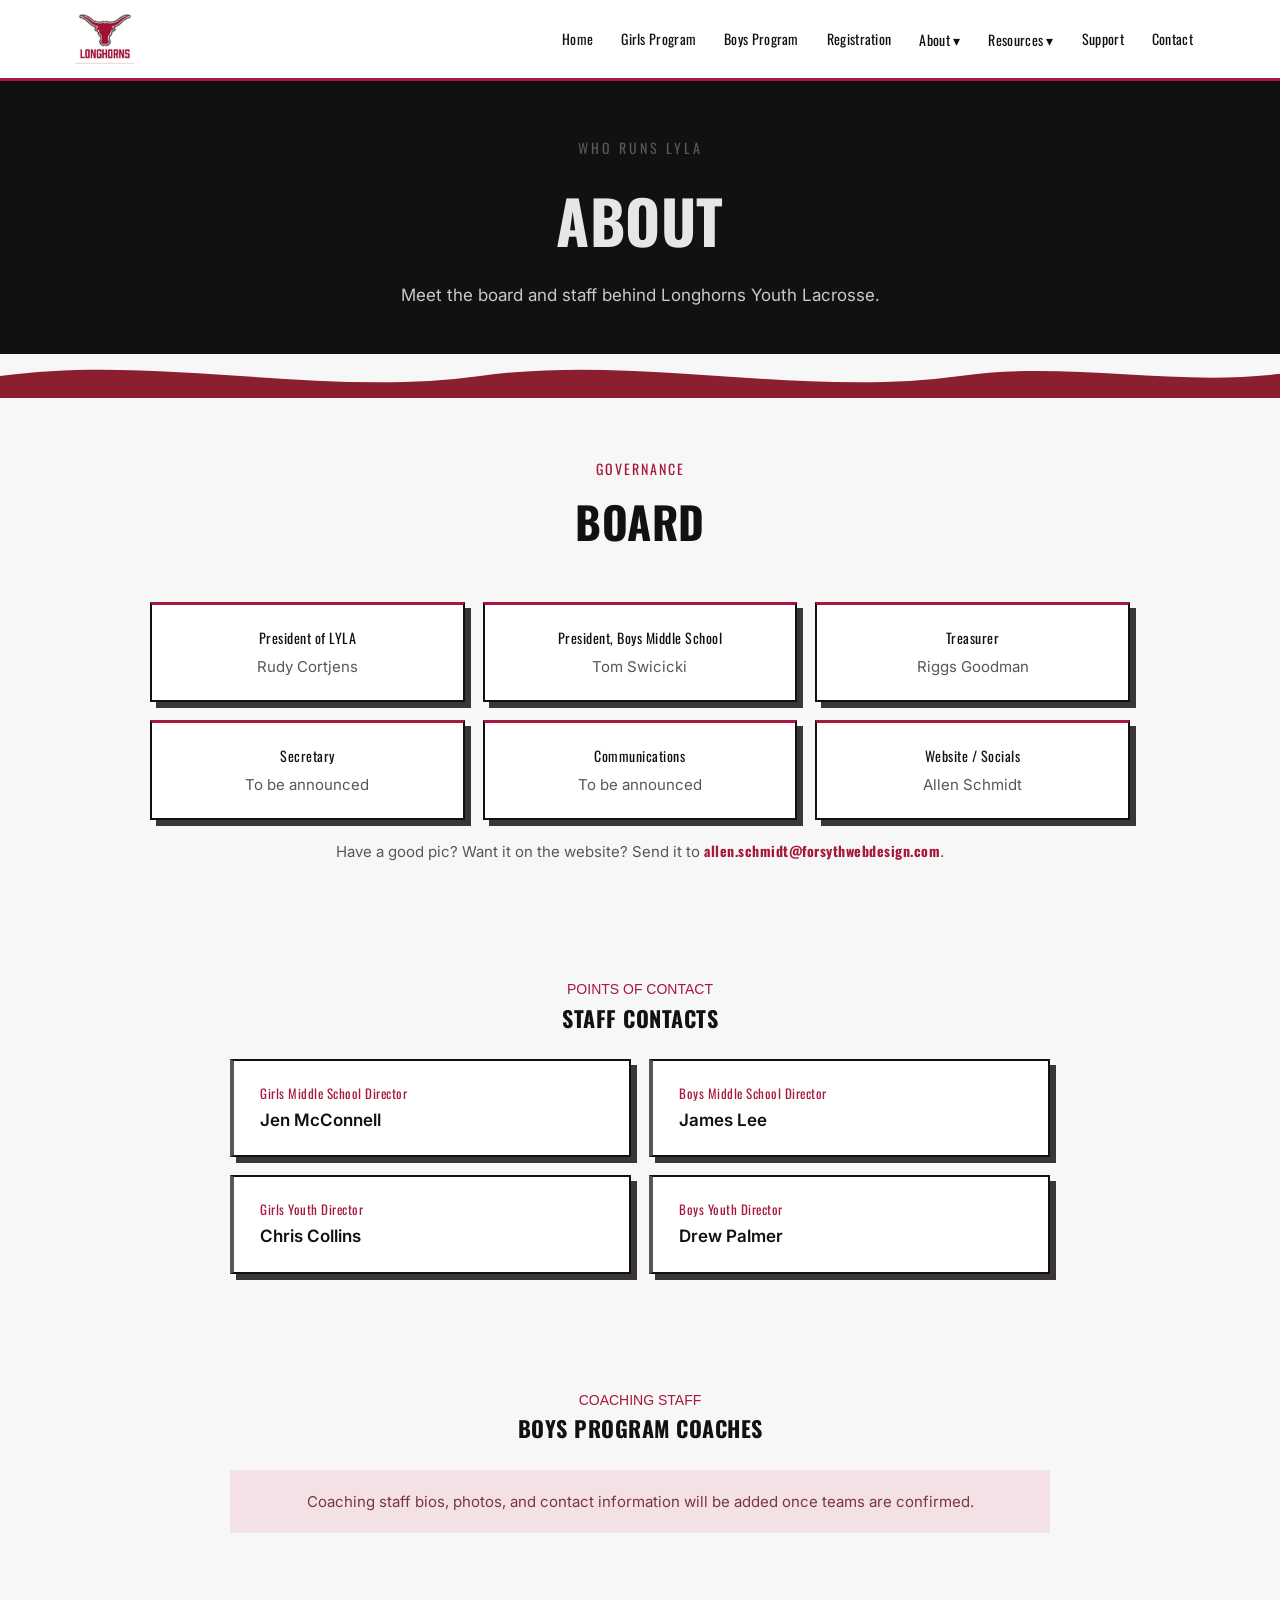
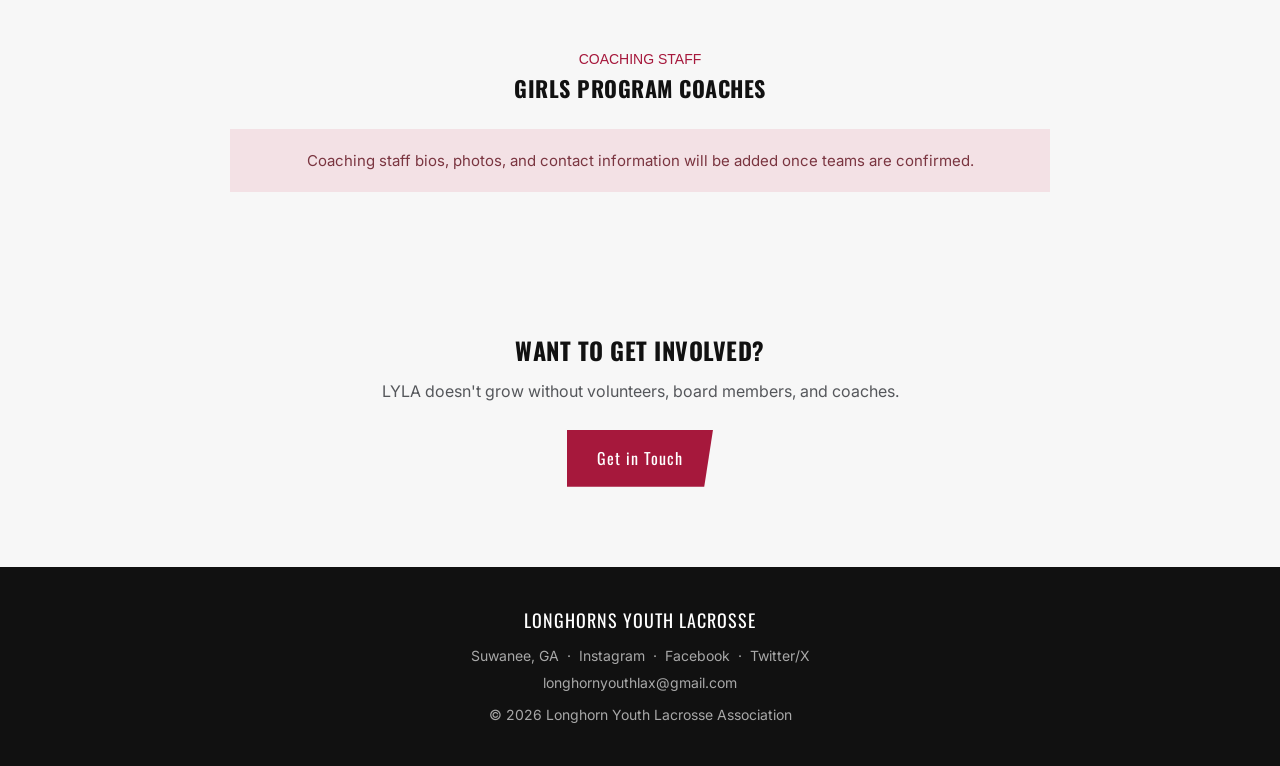
==== commit b0afd748: "Add files via upload" ====
--- a/about.html
+++ b/about.html
@@ -81,8 +81,10 @@
       <div class="board-card"><div class="role">President, Boys Middle School</div><div class="name">Tom Swicicki</div></div>
       <div class="board-card"><div class="role">Treasurer</div><div class="name">Riggs Goodman</div></div>
       <div class="board-card"><div class="role">Secretary</div><div class="name">To be announced</div></div>
-      <div class="board-card"><div class="role">Communications / Website</div><div class="name">To be announced</div></div>
+      <div class="board-card"><div class="role">Communications</div><div class="name">To be announced</div></div>
+      <div class="board-card"><div class="role">Website / Socials</div><div class="name">Allen Schmidt</div></div>
     </div>
+    <p style="text-align:center;color:var(--gray);margin-top:20px;font-size:15px;">Have a good pic? Want it on the website? Send it to <a href="mailto:allen.schmidt@forsythwebdesign.com" class="link-red">allen.schmidt@forsythwebdesign.com</a>.</p>
   </div>
 </section>
 
@@ -93,10 +95,10 @@
   </div>
   <div class="wrap">
     <div class="staff-grid">
-      <div class="staff-card"><div class="role">Girls Middle School Director</div><div class="name">Jen McConnell</div></div>
-      <div class="staff-card"><div class="role">Boys Middle School Director</div><div class="name">James Lee</div></div>
-      <div class="staff-card"><div class="role">Girls Youth Director</div><div class="name">Chris Collins</div></div>
-      <div class="staff-card"><div class="role">Boys Youth Director</div><div class="name">Drew Palmer</div></div>
+      <div class="staff-card"><div class="role">Girls Middle School Director</div><div class="name"><a href="mailto:jenmc1227@gmail.com">Jen McConnell</a></div></div>
+      <div class="staff-card"><div class="role">Boys Middle School Director</div><div class="name"><a href="mailto:jdxlee@yahoo.com">James Lee</a></div></div>
+      <div class="staff-card"><div class="role">Girls Youth Director</div><div class="name"><a href="mailto:chriscollins26@outlook.com">Chris Collins</a></div></div>
+      <div class="staff-card"><div class="role">Boys Youth Director</div><div class="name"><a href="mailto:palmer.drew33@gmail.com">Drew Palmer</a></div></div>
     </div>
   </div>
 </section>
@@ -128,7 +130,7 @@
 <footer>
   <div class="wrap">
     <div class="fh">LONGHORNS YOUTH LACROSSE</div>
-    <p>Suwanee, GA &nbsp;·&nbsp; <a href="https://www.facebook.com/LonghornYouthLax/" target="_blank" rel="noopener">Facebook</a> &nbsp;·&nbsp; <a href="https://twitter.com/YouthLonghorn" target="_blank" rel="noopener">Twitter/X</a></p>
+    <p>Suwanee, GA &nbsp;·&nbsp; <a href="https://www.instagram.com/longhornyouthlax/" target="_blank" rel="noopener">Instagram</a> &nbsp;·&nbsp; <a href="https://www.facebook.com/LonghornYouthLax/" target="_blank" rel="noopener">Facebook</a> &nbsp;·&nbsp; <a href="https://twitter.com/YouthLonghorn" target="_blank" rel="noopener">Twitter/X</a></p>
     <p class="contact-line">longhornyouthlax@gmail.com</p>
     <p style="margin-top:10px;">© 2026 Longhorn Youth Lacrosse Association</p>
   </div>
--- a/styles.css
+++ b/styles.css
@@ -171,6 +171,7 @@
 .staff-card{background:var(--white);padding:22px 26px;border-left:4px solid var(--gray);}
 .staff-card .role{font-family:'Oswald',sans-serif;font-size:13px;letter-spacing:0.5px;color:var(--red);margin-bottom:4px;}
 .staff-card .name{font-size:17px;font-weight:600;}
+.staff-card .name a:hover{color:var(--red);}
 .coach-placeholder{max-width:820px;margin:24px auto 0;background:var(--blush);padding:20px 26px;text-align:center;color:#7a3540;font-size:15px;}
 .about-subhead{max-width:820px;margin:56px auto 24px;text-align:center;}
 .about-subhead h3{font-size:22px;}
@@ -192,6 +193,9 @@
 .reg-row .prog-sub{font-size:14px;color:var(--gray);}
 .reg-row .status{font-family:'Oswald',sans-serif;font-size:12px;letter-spacing:0.5px;padding:8px 14px;background:var(--gray-light);color:var(--gray);white-space:nowrap;}
 .reg-row .status.soon{background:var(--blush);color:var(--red-dark);}
+.reg-row .status.open{background:var(--red);color:var(--white);}
+.reg-row a.status.open{cursor:pointer;}
+.reg-row a.status.open:hover{background:var(--red-dark);}
 .reg-note{max-width:820px;margin:34px auto 0;font-size:14px;color:var(--gray);}
 .reg-note li{margin-bottom:6px;margin-left:18px;}
 
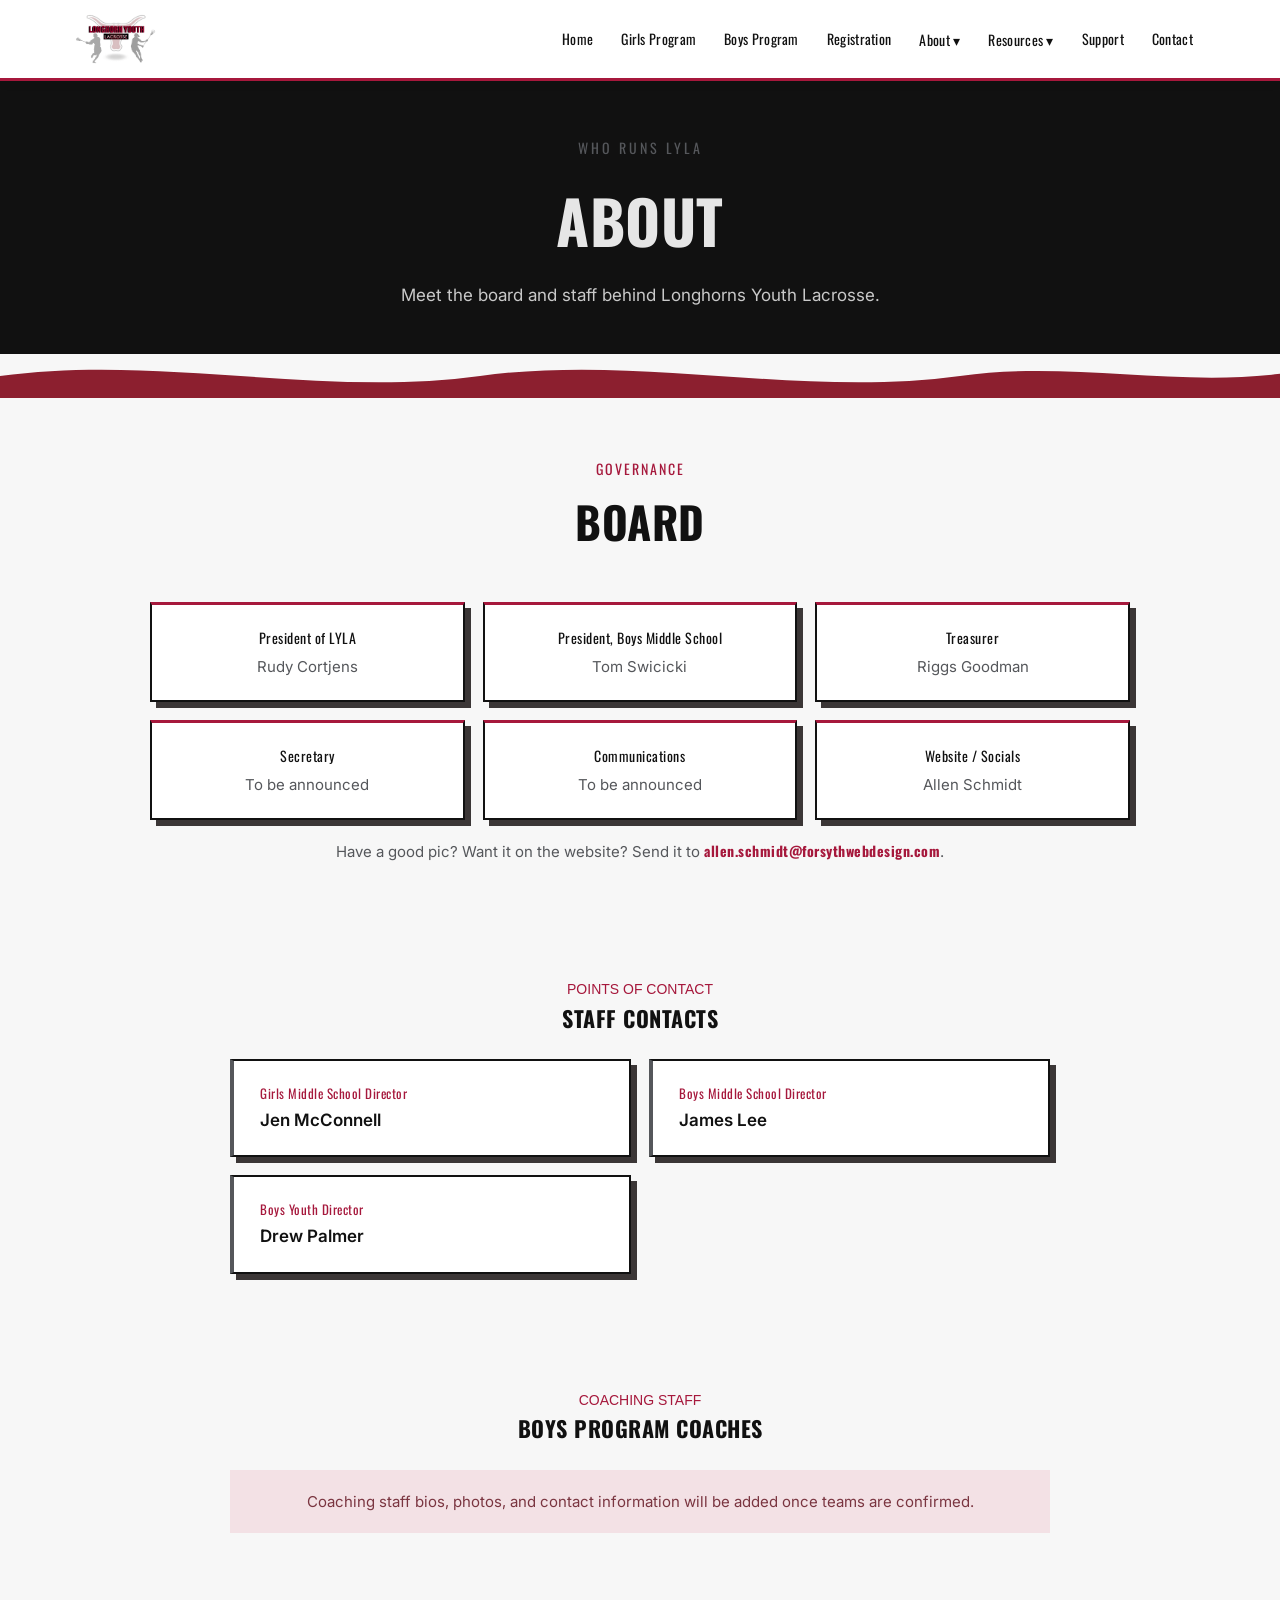
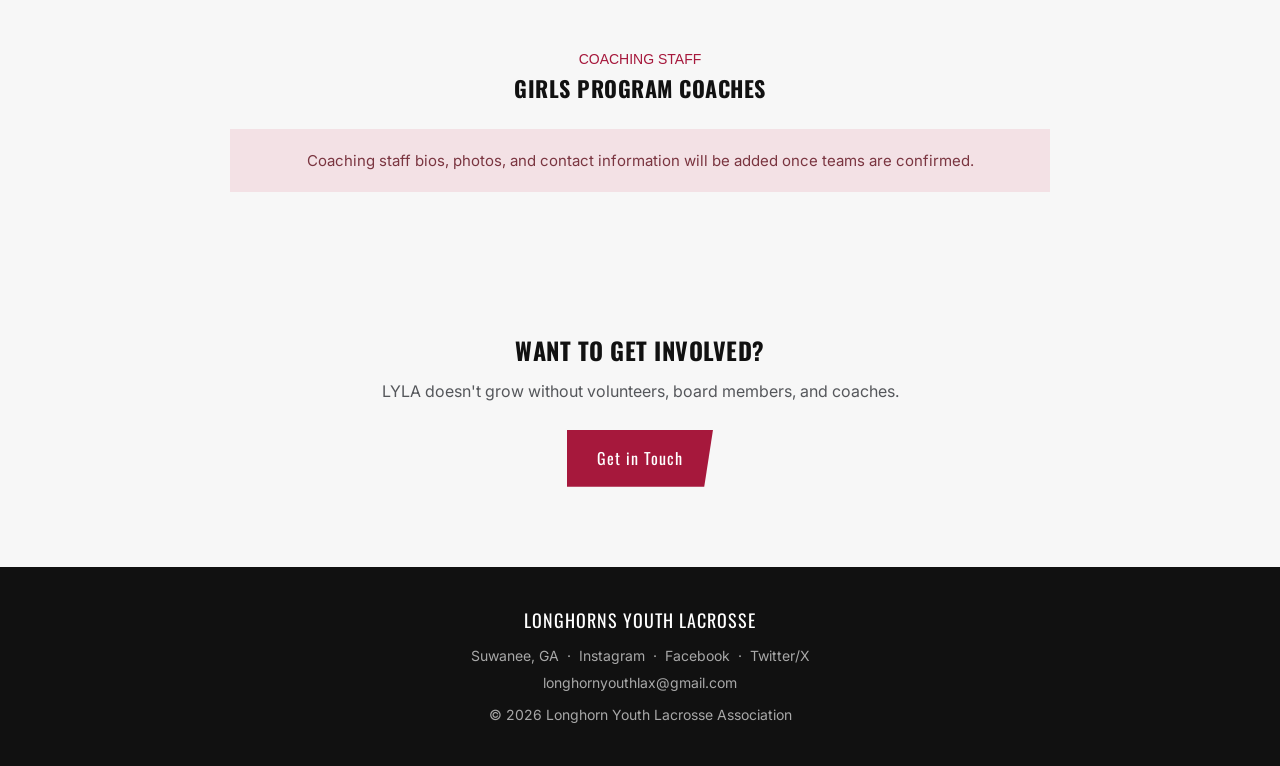
==== commit d3710c17: "Add files via upload" ====
--- a/about.html
+++ b/about.html
@@ -7,13 +7,13 @@
 <meta name="description" content="Meet the board and staff behind LYLA.">
 <meta property="og:title" content="About | Longhorns Youth Lacrosse">
 <meta property="og:description" content="Meet the board and staff behind LYLA.">
-<meta property="og:image" content="https://lyla.forsythwebdesign.com/og-image.png">
-<meta property="og:url" content="https://lyla.forsythwebdesign.com/about.html">
+<meta property="og:image" content="https://longhornyouthlax.com/og-image.png">
+<meta property="og:url" content="https://longhornyouthlax.com/about.html">
 <meta property="og:type" content="website">
 <meta name="twitter:card" content="summary_large_image">
 <meta name="twitter:title" content="About | Longhorns Youth Lacrosse">
 <meta name="twitter:description" content="Meet the board and staff behind LYLA.">
-<meta name="twitter:image" content="https://lyla.forsythwebdesign.com/og-image.png">
+<meta name="twitter:image" content="https://longhornyouthlax.com/og-image.png">
 <link rel="preconnect" href="https://fonts.googleapis.com">
 <link href="https://fonts.googleapis.com/css2?family=Oswald:wght@500;600;700&family=Inter:wght@400;500;600;700&display=swap" rel="stylesheet">
 <link rel="stylesheet" href="styles.css">
@@ -97,7 +97,6 @@
     <div class="staff-grid">
       <div class="staff-card"><div class="role">Girls Middle School Director</div><div class="name"><a href="mailto:jenmc1227@gmail.com">Jen McConnell</a></div></div>
       <div class="staff-card"><div class="role">Boys Middle School Director</div><div class="name"><a href="mailto:jdxlee@yahoo.com">James Lee</a></div></div>
-      <div class="staff-card"><div class="role">Girls Youth Director</div><div class="name"><a href="mailto:chriscollins26@outlook.com">Chris Collins</a></div></div>
       <div class="staff-card"><div class="role">Boys Youth Director</div><div class="name"><a href="mailto:palmer.drew33@gmail.com">Drew Palmer</a></div></div>
     </div>
   </div>
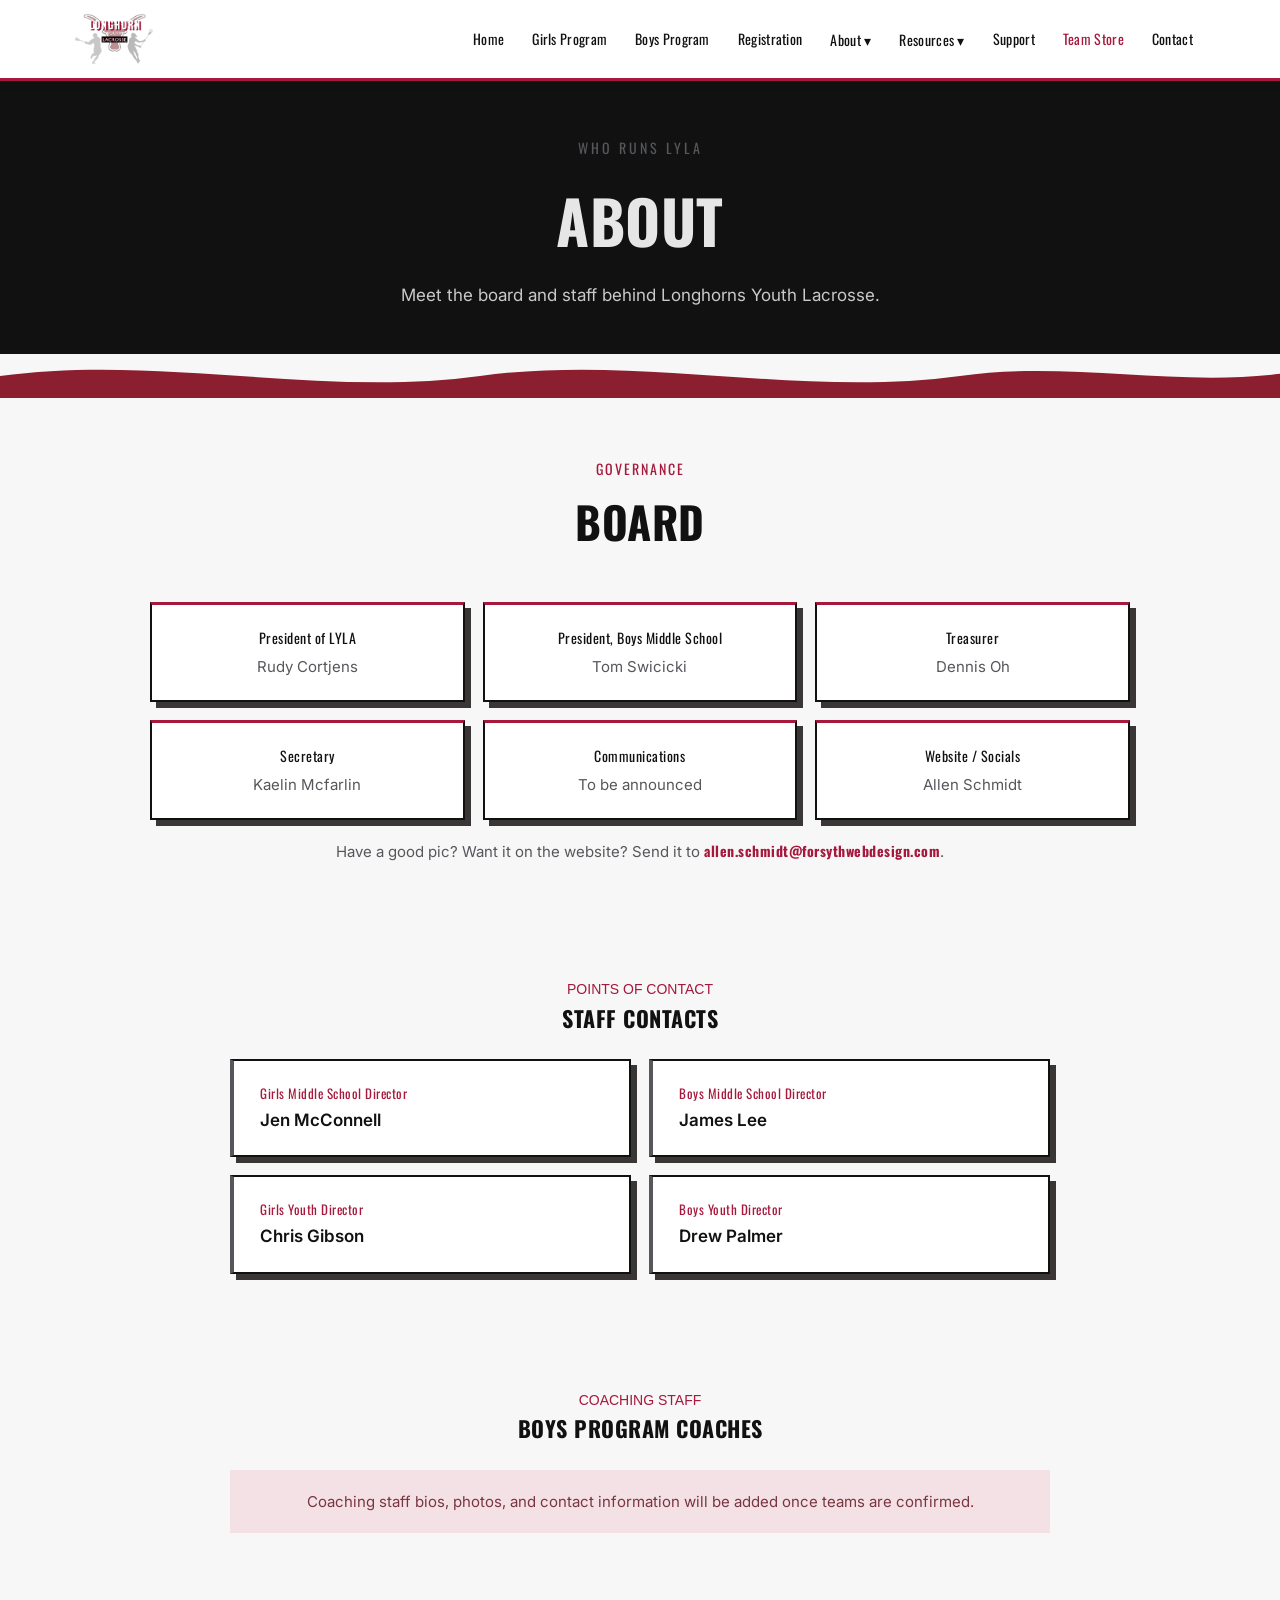
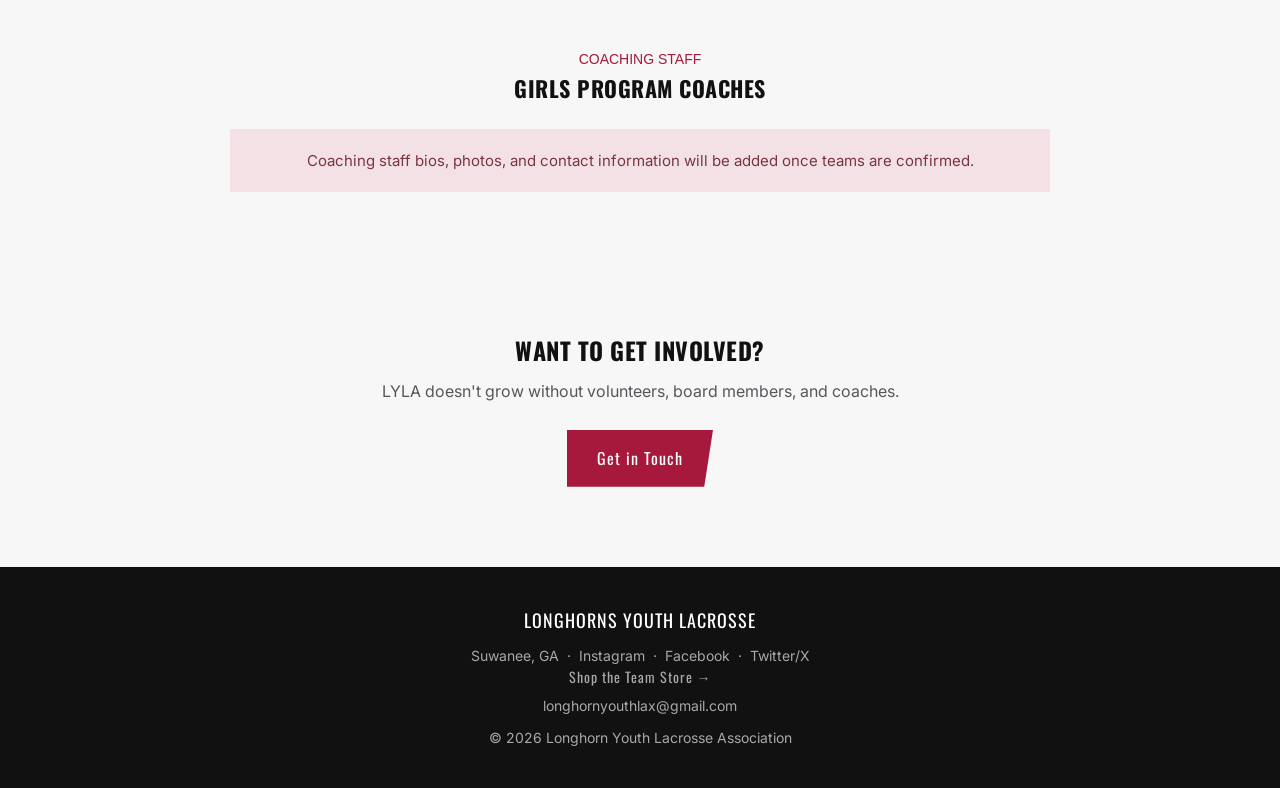
==== commit 0d26a60e: "Add files via upload" ====
--- a/about.html
+++ b/about.html
@@ -51,6 +51,7 @@
         </div>
       </div>
       <a href="support.html">Support</a>
+      <a href="https://bsnteamsports.com/shop/ZLGwfsvvgg" target="_blank" rel="noopener" class="nav-store">Team Store</a>
       <a href="contact.html">Contact</a>
     </div>
   </nav>
@@ -79,8 +80,8 @@
     <div class="board-grid">
       <div class="board-card"><div class="role">President of LYLA</div><div class="name">Rudy Cortjens</div></div>
       <div class="board-card"><div class="role">President, Boys Middle School</div><div class="name">Tom Swicicki</div></div>
-      <div class="board-card"><div class="role">Treasurer</div><div class="name">Riggs Goodman</div></div>
-      <div class="board-card"><div class="role">Secretary</div><div class="name">To be announced</div></div>
+      <div class="board-card"><div class="role">Treasurer</div><div class="name">Dennis Oh</div></div>
+      <div class="board-card"><div class="role">Secretary</div><div class="name">Kaelin Mcfarlin</div></div>
       <div class="board-card"><div class="role">Communications</div><div class="name">To be announced</div></div>
       <div class="board-card"><div class="role">Website / Socials</div><div class="name">Allen Schmidt</div></div>
     </div>
@@ -97,6 +98,7 @@
     <div class="staff-grid">
       <div class="staff-card"><div class="role">Girls Middle School Director</div><div class="name"><a href="mailto:jenmc1227@gmail.com">Jen McConnell</a></div></div>
       <div class="staff-card"><div class="role">Boys Middle School Director</div><div class="name"><a href="mailto:jdxlee@yahoo.com">James Lee</a></div></div>
+      <div class="staff-card"><div class="role">Girls Youth Director</div><div class="name"><a href="mailto:csgibson21@icloud.com">Chris Gibson</a></div></div>
       <div class="staff-card"><div class="role">Boys Youth Director</div><div class="name"><a href="mailto:palmer.drew33@gmail.com">Drew Palmer</a></div></div>
     </div>
   </div>
@@ -130,6 +132,7 @@
   <div class="wrap">
     <div class="fh">LONGHORNS YOUTH LACROSSE</div>
     <p>Suwanee, GA &nbsp;·&nbsp; <a href="https://www.instagram.com/longhornyouthlax/" target="_blank" rel="noopener">Instagram</a> &nbsp;·&nbsp; <a href="https://www.facebook.com/LonghornYouthLax/" target="_blank" rel="noopener">Facebook</a> &nbsp;·&nbsp; <a href="https://twitter.com/YouthLonghorn" target="_blank" rel="noopener">Twitter/X</a></p>
+    <p><a href="https://bsnteamsports.com/shop/ZLGwfsvvgg" target="_blank" rel="noopener" class="footer-store">Shop the Team Store →</a></p>
     <p class="contact-line">longhornyouthlax@gmail.com</p>
     <p style="margin-top:10px;">© 2026 Longhorn Youth Lacrosse Association</p>
   </div>
--- a/styles.css
+++ b/styles.css
@@ -41,7 +41,7 @@
 .burger{display:none;background:none;border:none;color:var(--black);font-size:28px;cursor:pointer;padding:8px;line-height:1;}
 
 /* HERO (homepage) */
-.hero{background:var(--black);color:var(--white);position:relative;overflow:hidden;padding:80px 0 60px;text-align:center;}
+.hero{background:var(--black);color:var(--white);position:relative;overflow:hidden;padding:56px 0 44px;text-align:center;}
 .hero .eyebrow{color:var(--gray);font-family:'Oswald',sans-serif;letter-spacing:3px;font-size:15px;margin-bottom:18px;}
 .hero h1{font-size:clamp(42px,7vw,80px);line-height:0.95;color:var(--red);
   -webkit-text-stroke:1px rgba(255,255,255,0.15);}
@@ -259,3 +259,26 @@
   .dropdown-menu a{padding:14px 40px; color:var(--black); border-bottom:1px solid var(--gray-light);}
   .season-grid,.prog-grid,.strip-grid,.form-row,.ms-grid,.board-grid,.staff-grid,.support-grid{grid-template-columns:1fr;}
 }
+
+/* registration banner + store */
+.reg-banner{background:linear-gradient(120deg,#6E0F28,#A6183C 50%,#C33A5C);background-size:200% 200%;animation:regshift 8s ease infinite;color:#fff;text-align:center;padding:34px 0 38px;position:relative;overflow:hidden;border-bottom:4px solid #111;}
+.reg-banner::before{content:"";position:absolute;inset:0;background:repeating-linear-gradient(135deg,rgba(255,255,255,.06) 0 14px,transparent 14px 28px);pointer-events:none;}
+.reg-banner .wrap{position:relative;}
+.reg-banner h2{font-family:'Oswald',sans-serif;font-size:clamp(34px,6vw,64px);line-height:1;margin:14px 0 8px;letter-spacing:1px;text-transform:uppercase;text-shadow:3px 3px 0 rgba(0,0,0,.35);}
+.reg-banner p{font-size:19px;margin-bottom:22px;color:#F3E1E5;}
+.reg-live{display:inline-flex;align-items:center;gap:10px;background:#fff;color:#A6183C;font-family:'Oswald',sans-serif;letter-spacing:1.5px;font-size:16px;padding:8px 18px;box-shadow:4px 4px 0 #111;}
+.reg-live .dot{width:12px;height:12px;border-radius:50%;background:#2ecc40;animation:regpulse 1.2s ease-in-out infinite;}
+.reg-actions{display:flex;gap:16px;justify-content:center;flex-wrap:wrap;}
+.btn-white{background:#fff;color:#A6183C;font-size:20px;padding:18px 38px;box-shadow:5px 5px 0 #111;animation:regbounce 2.4s ease-in-out infinite;}
+.btn-white:hover{background:#111;color:#fff;}
+.btn-outline-dark{border:2px solid #111;color:#111;clip-path:none;margin-left:8px;}
+.btn-outline-dark:hover{background:#111;color:#fff;}
+.navlinks a.nav-store{color:var(--red);}
+.footer-store{font-family:'Oswald',sans-serif;letter-spacing:1px;}
+.girls-cta{max-width:820px;margin:10px auto 0;text-align:center;padding:30px 20px;border:2px solid #111;background:#fff;box-shadow:6px 6px 0 #111;}
+.girls-cta h3{margin-bottom:6px;}
+.girls-cta p{margin-bottom:18px;color:var(--gray);}
+@keyframes regshift{0%,100%{background-position:0% 50%}50%{background-position:100% 50%}}
+@keyframes regpulse{0%,100%{box-shadow:0 0 0 0 rgba(46,204,64,.7)}50%{box-shadow:0 0 0 9px rgba(46,204,64,0)}}
+@keyframes regbounce{0%,100%{transform:translateY(0)}50%{transform:translateY(-4px)}}
+@media (prefers-reduced-motion:reduce){.reg-banner,.reg-live .dot,.btn-white{animation:none}}
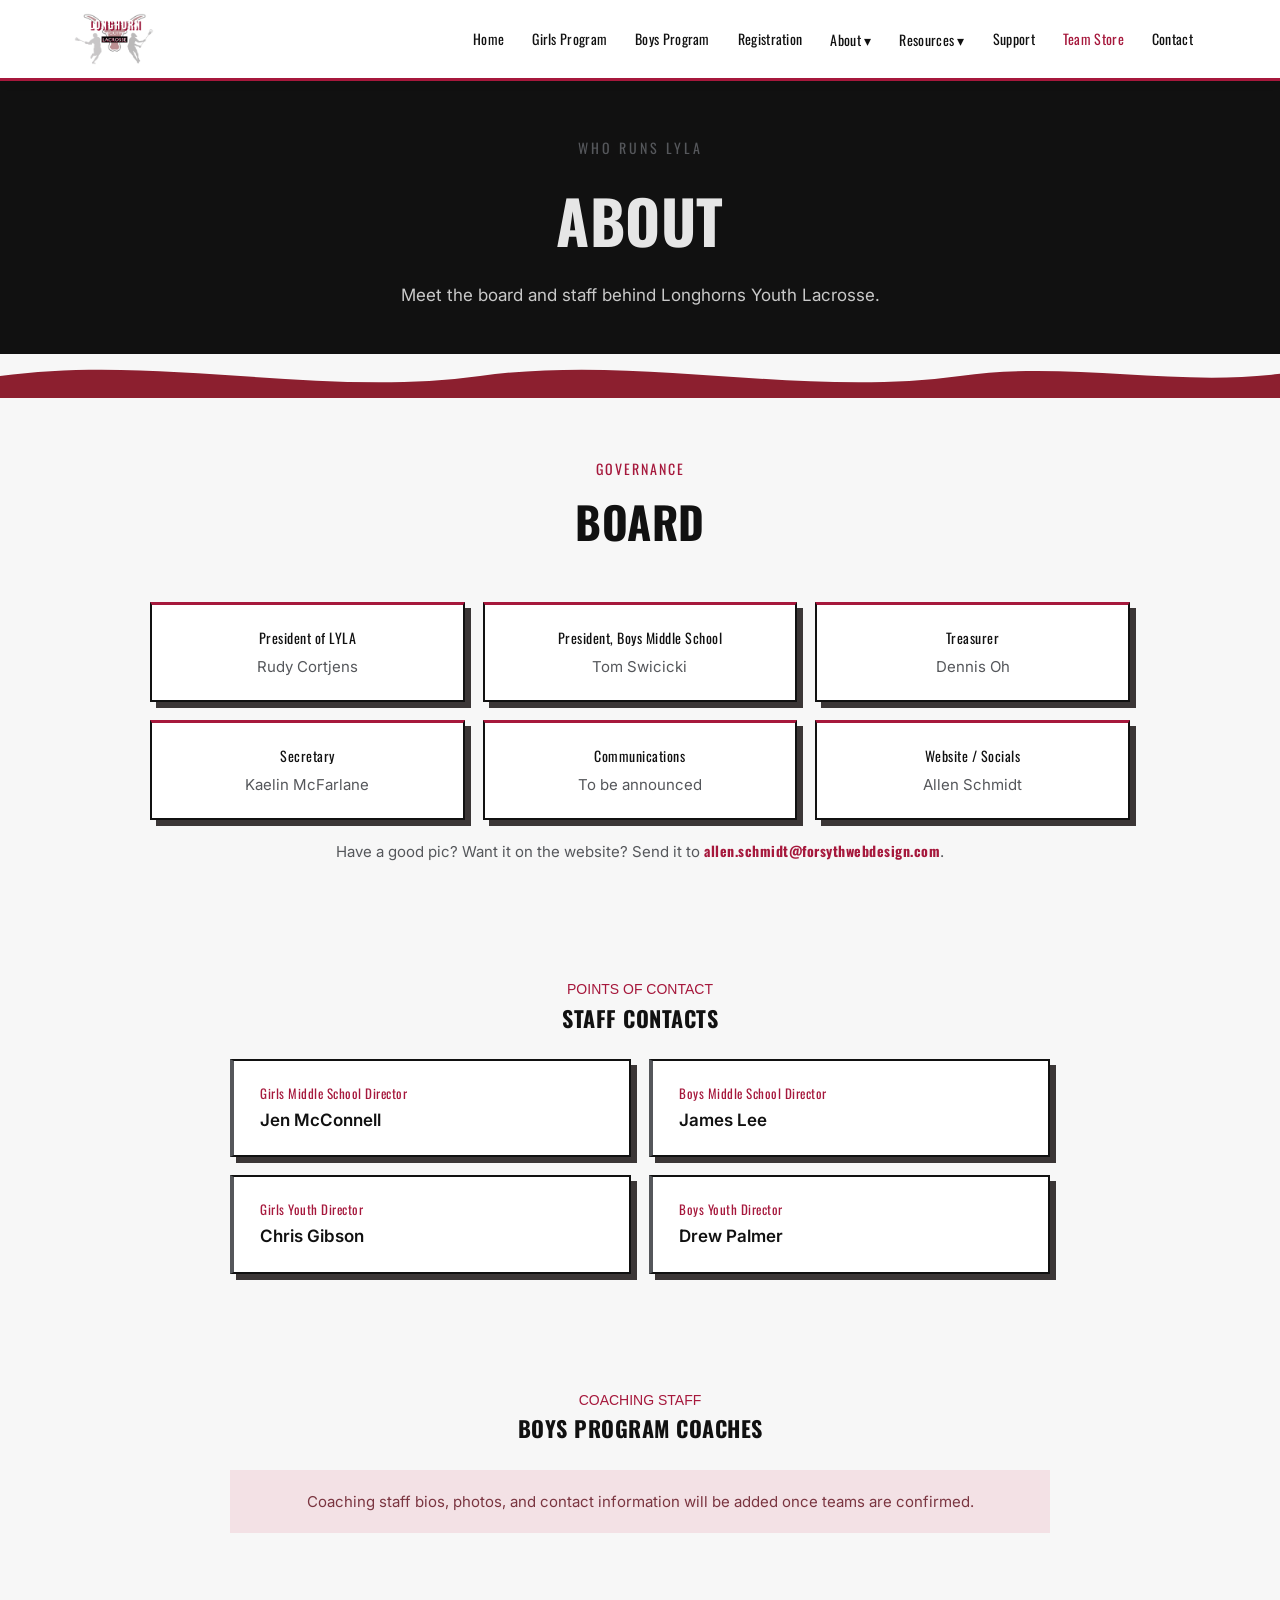
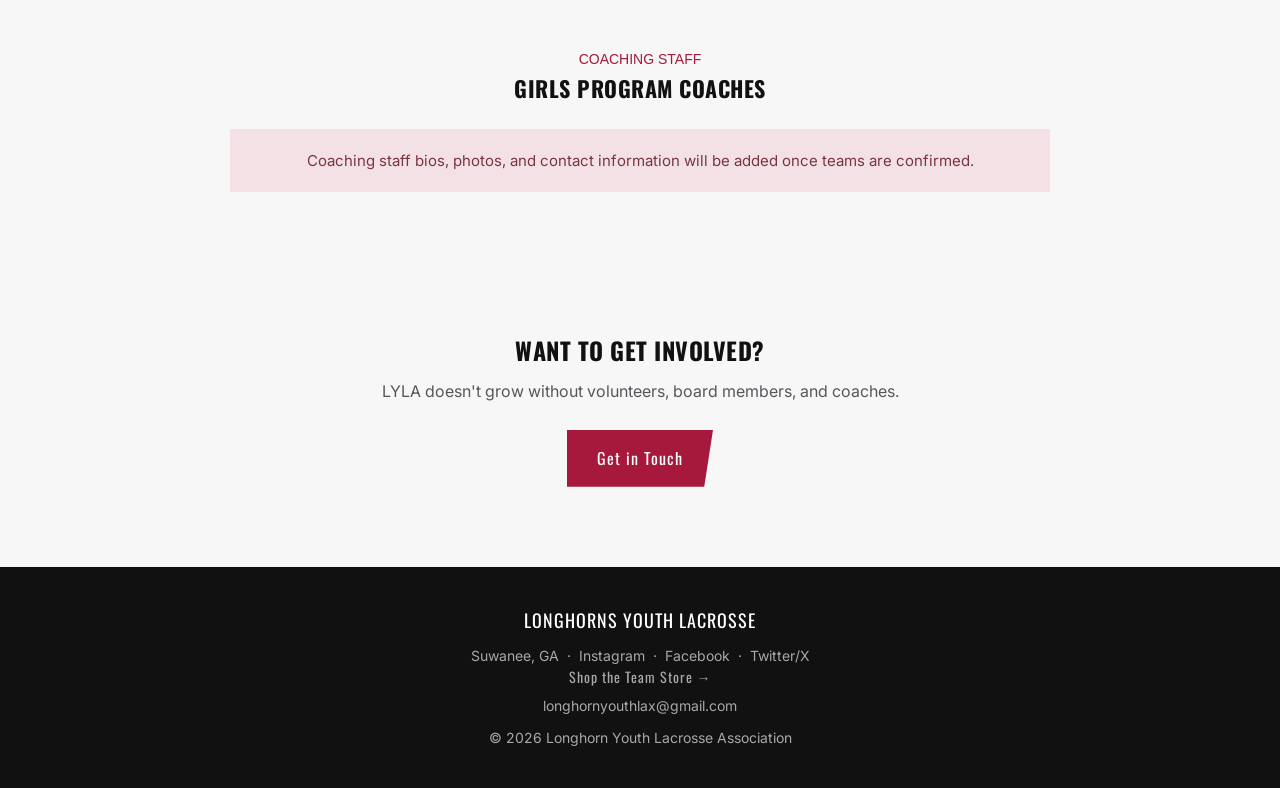
==== commit 501ca8c2: "Fix spelling of Secretary's name in about.html Corrected the spelling of 'McFarlane' in the board me" ====
--- a/about.html
+++ b/about.html
@@ -81,7 +81,7 @@
       <div class="board-card"><div class="role">President of LYLA</div><div class="name">Rudy Cortjens</div></div>
       <div class="board-card"><div class="role">President, Boys Middle School</div><div class="name">Tom Swicicki</div></div>
       <div class="board-card"><div class="role">Treasurer</div><div class="name">Dennis Oh</div></div>
-      <div class="board-card"><div class="role">Secretary</div><div class="name">Kaelin Mcfarlin</div></div>
+      <div class="board-card"><div class="role">Secretary</div><div class="name">Kaelin McFarlane</div></div>
       <div class="board-card"><div class="role">Communications</div><div class="name">To be announced</div></div>
       <div class="board-card"><div class="role">Website / Socials</div><div class="name">Allen Schmidt</div></div>
     </div>
